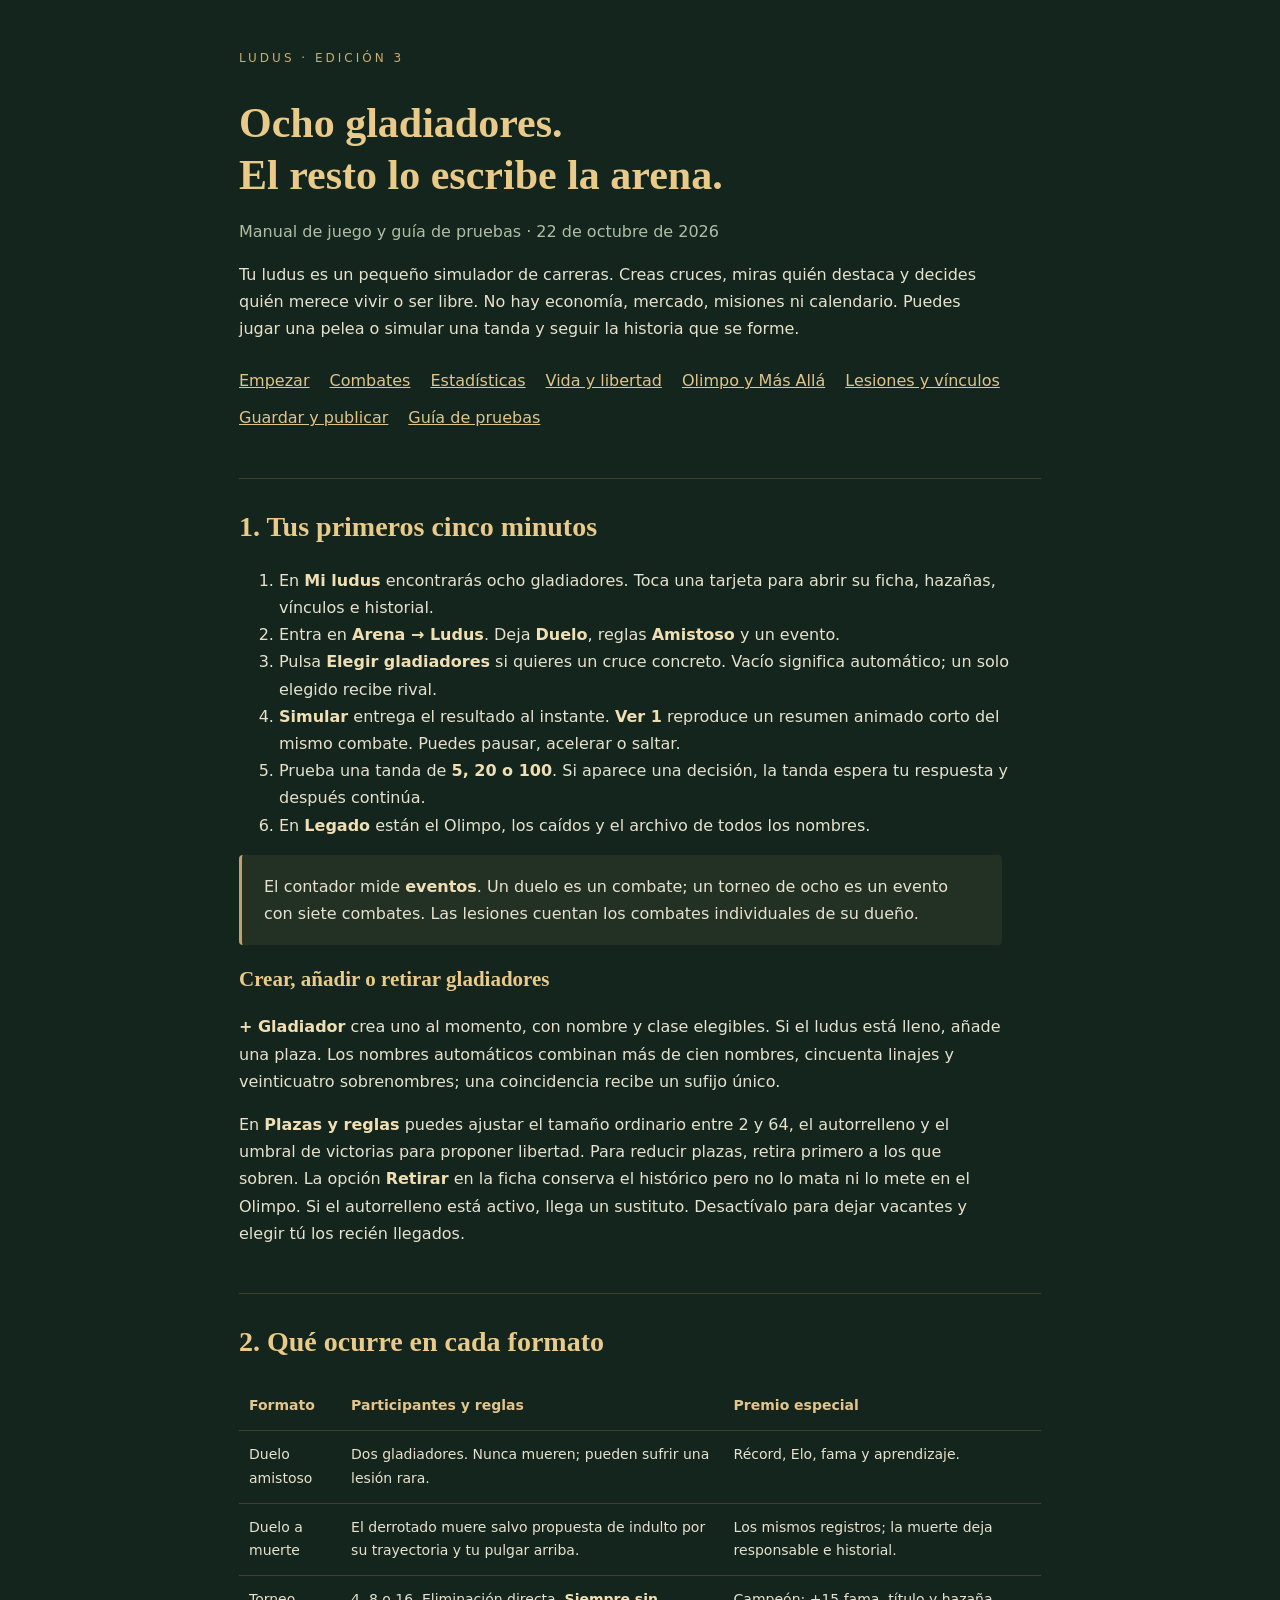
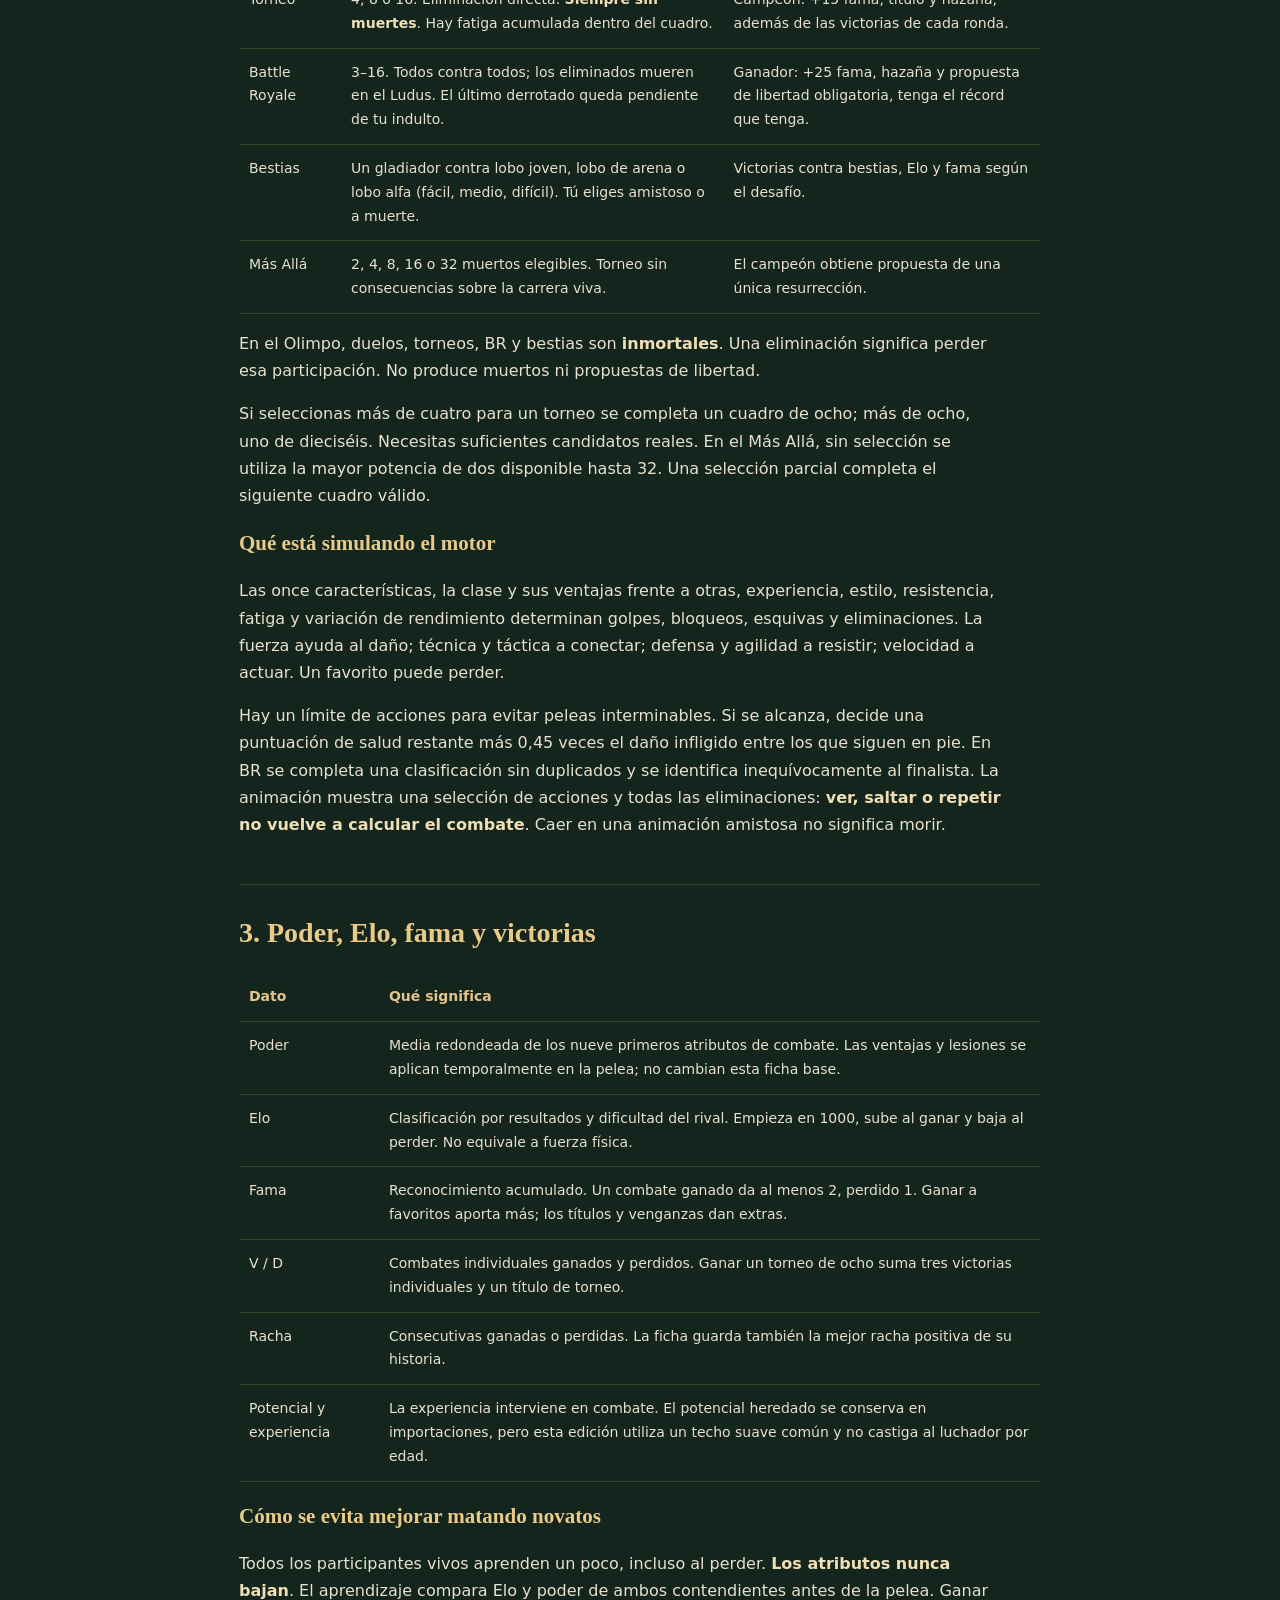
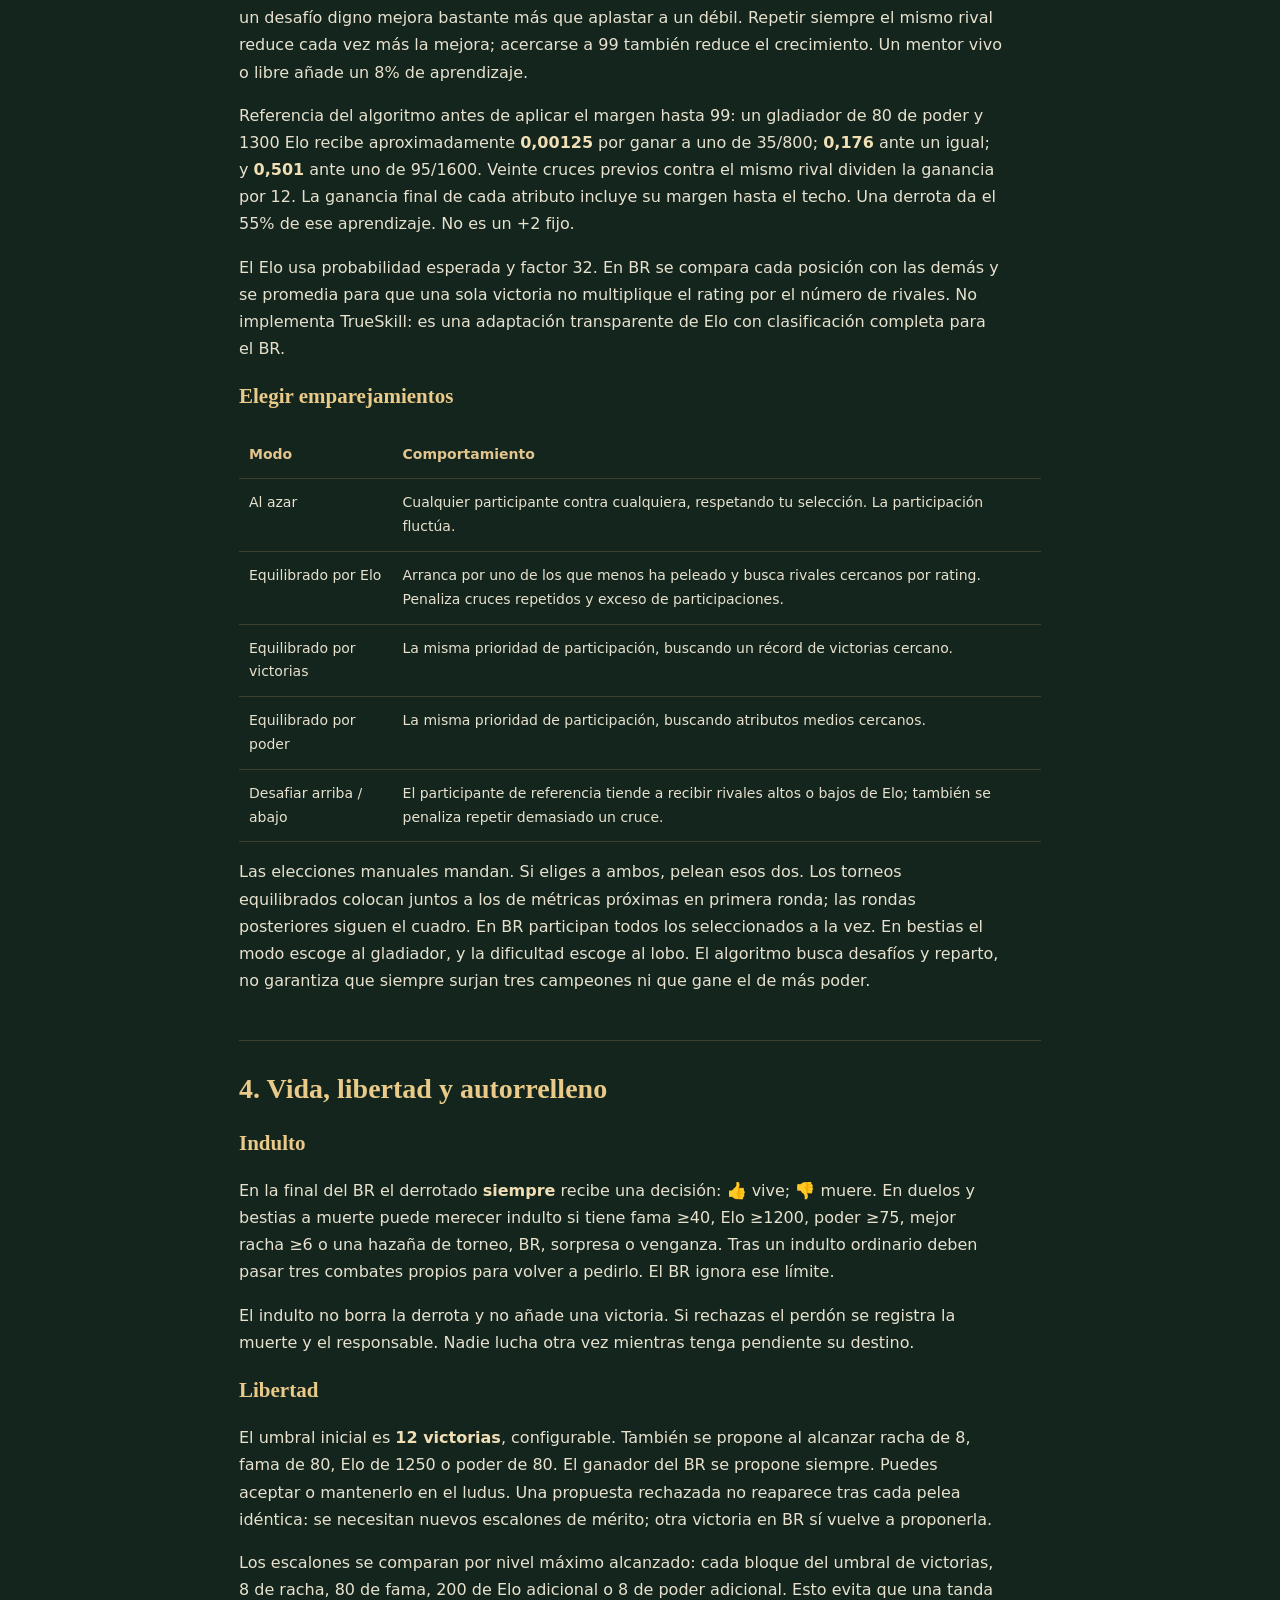
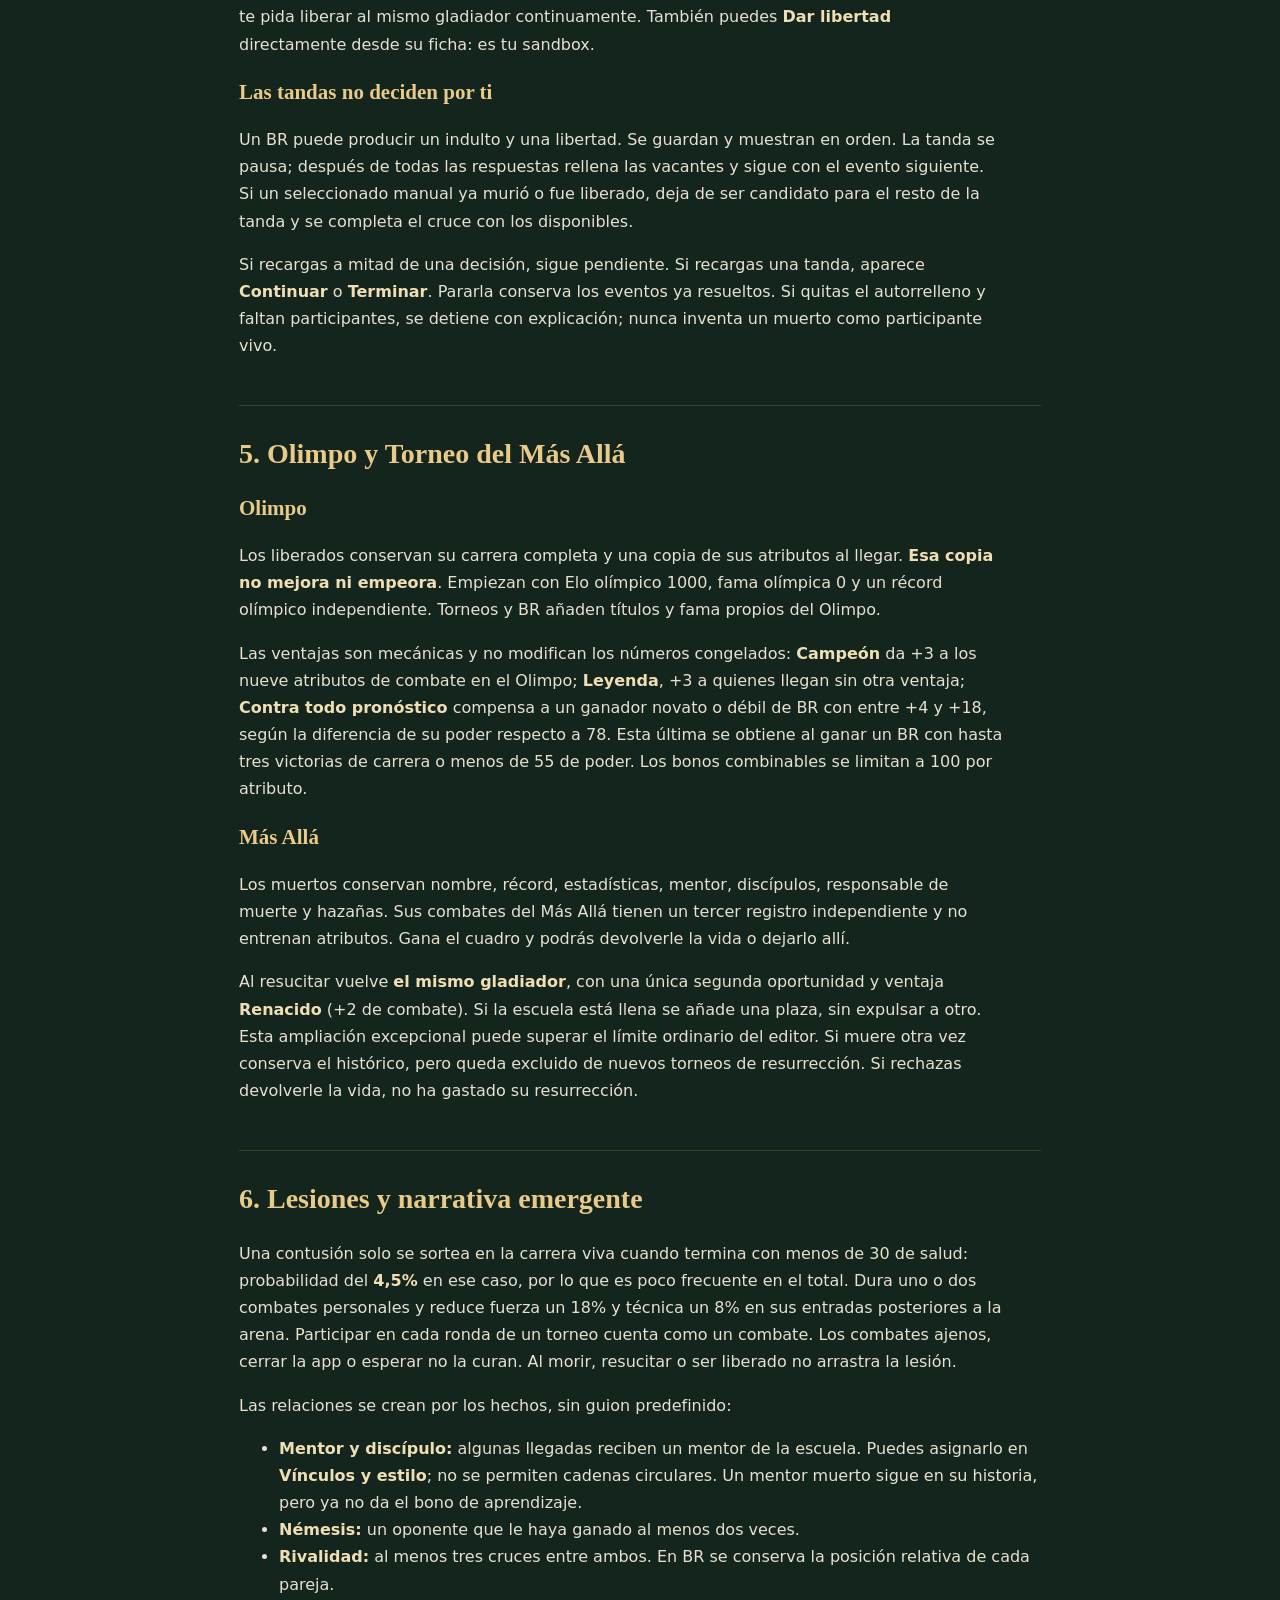
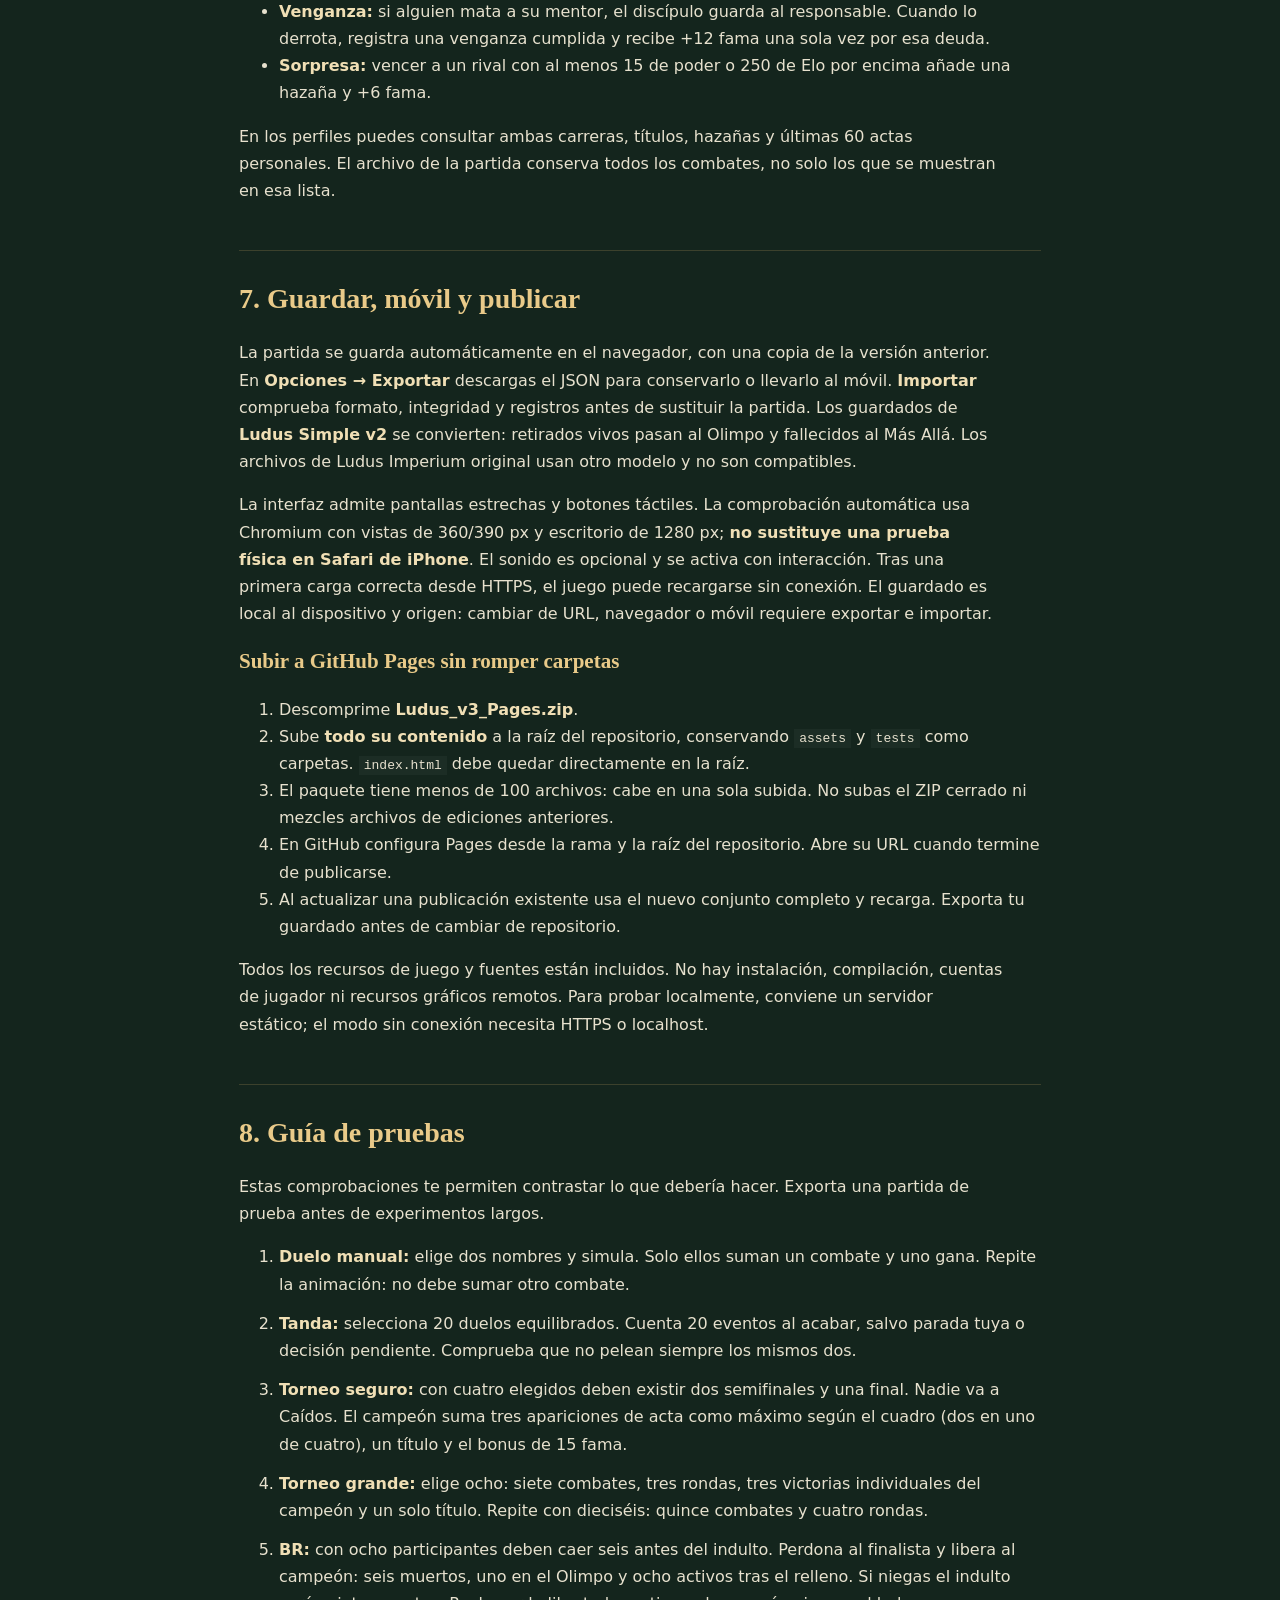
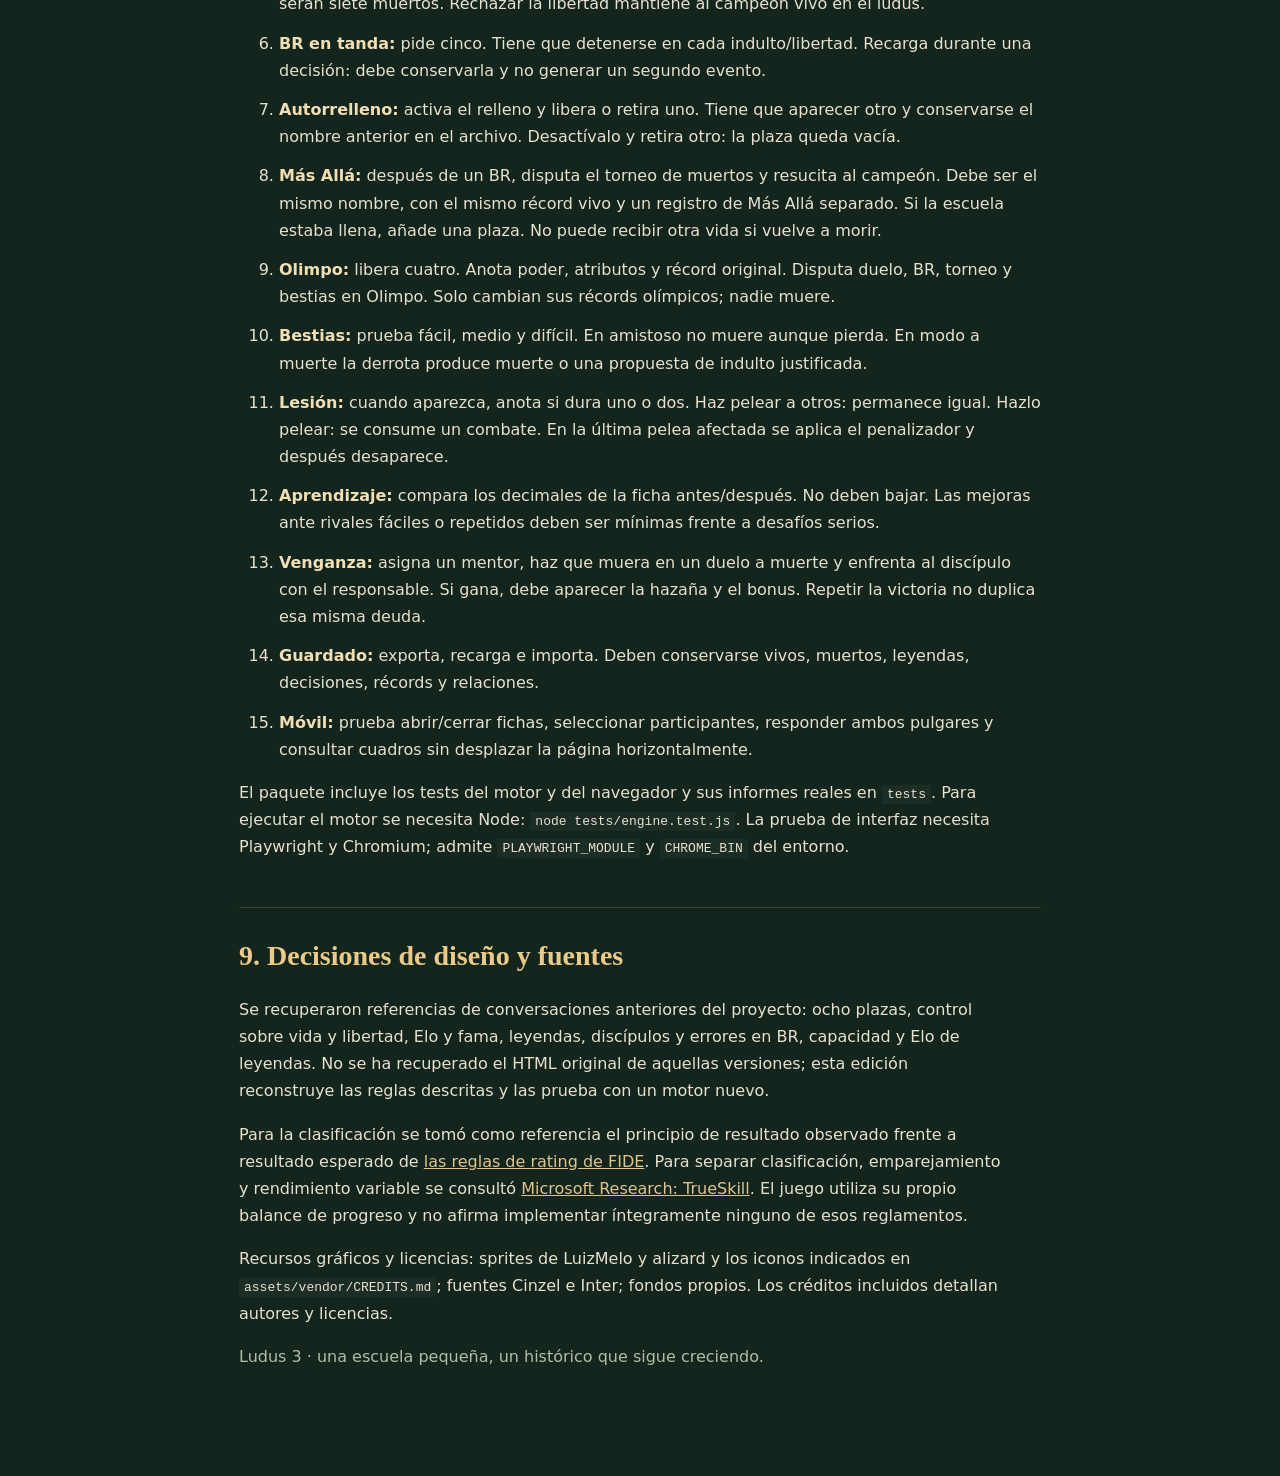
==== MANUAL.html @ 8f60c65a "Add files via upload" ====
<!doctype html><html lang="es"><meta charset="utf-8"><meta name="viewport" content="width=device-width,initial-scale=1"><title>Ludus 3 · Manual y guía de pruebas</title><style>html{color-scheme:dark}*{box-sizing:border-box}body{margin:0;background:#14251d;color:#e7e1ce;font:16px/1.7 system-ui,sans-serif}main{max-width:850px;margin:auto;padding:48px 24px 90px}h1,h2,h3{font-family:Georgia,serif;color:#e9ca89;line-height:1.25}h1{font-size:42px;margin-bottom:10px}h2{font-size:28px;margin-top:46px;border-top:1px solid #a88e5744;padding-top:30px}h3{font-size:21px}a{color:#dfc48c}p,li{max-width:75ch}table{width:100%;border-collapse:collapse;font-size:14px}td,th{padding:12px 10px;border-bottom:1px solid #a88e5744;text-align:left;vertical-align:top}th{color:#e2c48d}small,.muted{color:#b1bda6}nav{display:flex;flex-wrap:wrap;gap:10px 20px;margin:25px 0}.note{padding:18px 22px;background:#c3a76b16;border-left:3px solid #bca46e;border-radius:4px}code{font-size:13px;background:#ffffff09;padding:2px 5px}.tag{letter-spacing:3px;font-size:12px;color:#c7ad75}.check li{margin-bottom:12px}strong{color:#f0dfb5}@media(max-width:600px){main{padding:28px 18px 70px}h1{font-size:34px}table{font-size:12px}td,th{padding:10px 5px}h2{font-size:25px}}@media print{html{color-scheme:light}body{background:white;color:#222;font-size:11pt}h1,h2,h3,strong,th{color:#443b28}main{max-width:none;padding:0}nav{display:none}a{color:#444}h2{break-after:avoid}tr{break-inside:avoid}.note{background:#f6f3ec}}</style><main>
<div class="tag">LUDUS · EDICIÓN 3</div><h1>Ocho gladiadores.<br>El resto lo escribe la arena.</h1><p class="muted">Manual de juego y guía de pruebas · 22 de octubre de 2026</p>
<p>Tu ludus es un pequeño simulador de carreras. Creas cruces, miras quién destaca y decides quién merece vivir o ser libre. No hay economía, mercado, misiones ni calendario. Puedes jugar una pelea o simular una tanda y seguir la historia que se forme.</p>
<nav><a href="#inicio">Empezar</a><a href="#formatos">Combates</a><a href="#progreso">Estadísticas</a><a href="#decisiones">Vida y libertad</a><a href="#legado">Olimpo y Más Allá</a><a href="#vinculos">Lesiones y vínculos</a><a href="#guardar">Guardar y publicar</a><a href="#pruebas">Guía de pruebas</a></nav>
<h2 id="inicio">1. Tus primeros cinco minutos</h2><ol><li>En <strong>Mi ludus</strong> encontrarás ocho gladiadores. Toca una tarjeta para abrir su ficha, hazañas, vínculos e historial.</li><li>Entra en <strong>Arena → Ludus</strong>. Deja <strong>Duelo</strong>, reglas <strong>Amistoso</strong> y un evento.</li><li>Pulsa <strong>Elegir gladiadores</strong> si quieres un cruce concreto. Vacío significa automático; un solo elegido recibe rival.</li><li><strong>Simular</strong> entrega el resultado al instante. <strong>Ver 1</strong> reproduce un resumen animado corto del mismo combate. Puedes pausar, acelerar o saltar.</li><li>Prueba una tanda de <strong>5, 20 o 100</strong>. Si aparece una decisión, la tanda espera tu respuesta y después continúa.</li><li>En <strong>Legado</strong> están el Olimpo, los caídos y el archivo de todos los nombres.</li></ol>
<p class="note">El contador mide <strong>eventos</strong>. Un duelo es un combate; un torneo de ocho es un evento con siete combates. Las lesiones cuentan los combates individuales de su dueño.</p>
<h3>Crear, añadir o retirar gladiadores</h3><p><strong>+ Gladiador</strong> crea uno al momento, con nombre y clase elegibles. Si el ludus está lleno, añade una plaza. Los nombres automáticos combinan más de cien nombres, cincuenta linajes y veinticuatro sobrenombres; una coincidencia recibe un sufijo único.</p><p>En <strong>Plazas y reglas</strong> puedes ajustar el tamaño ordinario entre 2 y 64, el autorrelleno y el umbral de victorias para proponer libertad. Para reducir plazas, retira primero a los que sobren. La opción <strong>Retirar</strong> en la ficha conserva el histórico pero no lo mata ni lo mete en el Olimpo. Si el autorrelleno está activo, llega un sustituto. Desactívalo para dejar vacantes y elegir tú los recién llegados.</p>
<h2 id="formatos">2. Qué ocurre en cada formato</h2><table><thead><tr><th>Formato</th><th>Participantes y reglas</th><th>Premio especial</th></tr></thead><tbody><tr><td>Duelo amistoso</td><td>Dos gladiadores. Nunca mueren; pueden sufrir una lesión rara.</td><td>Récord, Elo, fama y aprendizaje.</td></tr><tr><td>Duelo a muerte</td><td>El derrotado muere salvo propuesta de indulto por su trayectoria y tu pulgar arriba.</td><td>Los mismos registros; la muerte deja responsable e historial.</td></tr><tr><td>Torneo</td><td>4, 8 o 16. Eliminación directa. <strong>Siempre sin muertes</strong>. Hay fatiga acumulada dentro del cuadro.</td><td>Campeón: +15 fama, título y hazaña, además de las victorias de cada ronda.</td></tr><tr><td>Battle Royale</td><td>3–16. Todos contra todos; los eliminados mueren en el Ludus. El último derrotado queda pendiente de tu indulto.</td><td>Ganador: +25 fama, hazaña y propuesta de libertad obligatoria, tenga el récord que tenga.</td></tr><tr><td>Bestias</td><td>Un gladiador contra lobo joven, lobo de arena o lobo alfa (fácil, medio, difícil). Tú eliges amistoso o a muerte.</td><td>Victorias contra bestias, Elo y fama según el desafío.</td></tr><tr><td>Más Allá</td><td>2, 4, 8, 16 o 32 muertos elegibles. Torneo sin consecuencias sobre la carrera viva.</td><td>El campeón obtiene propuesta de una única resurrección.</td></tr></tbody></table>
<p>En el Olimpo, duelos, torneos, BR y bestias son <strong>inmortales</strong>. Una eliminación significa perder esa participación. No produce muertos ni propuestas de libertad.</p><p>Si seleccionas más de cuatro para un torneo se completa un cuadro de ocho; más de ocho, uno de dieciséis. Necesitas suficientes candidatos reales. En el Más Allá, sin selección se utiliza la mayor potencia de dos disponible hasta 32. Una selección parcial completa el siguiente cuadro válido.</p>
<h3>Qué está simulando el motor</h3><p>Las once características, la clase y sus ventajas frente a otras, experiencia, estilo, resistencia, fatiga y variación de rendimiento determinan golpes, bloqueos, esquivas y eliminaciones. La fuerza ayuda al daño; técnica y táctica a conectar; defensa y agilidad a resistir; velocidad a actuar. Un favorito puede perder.</p><p>Hay un límite de acciones para evitar peleas interminables. Si se alcanza, decide una puntuación de salud restante más 0,45 veces el daño infligido entre los que siguen en pie. En BR se completa una clasificación sin duplicados y se identifica inequívocamente al finalista. La animación muestra una selección de acciones y todas las eliminaciones: <strong>ver, saltar o repetir no vuelve a calcular el combate</strong>. Caer en una animación amistosa no significa morir.</p>
<h2 id="progreso">3. Poder, Elo, fama y victorias</h2><table><thead><tr><th>Dato</th><th>Qué significa</th></tr></thead><tbody><tr><td>Poder</td><td>Media redondeada de los nueve primeros atributos de combate. Las ventajas y lesiones se aplican temporalmente en la pelea; no cambian esta ficha base.</td></tr><tr><td>Elo</td><td>Clasificación por resultados y dificultad del rival. Empieza en 1000, sube al ganar y baja al perder. No equivale a fuerza física.</td></tr><tr><td>Fama</td><td>Reconocimiento acumulado. Un combate ganado da al menos 2, perdido 1. Ganar a favoritos aporta más; los títulos y venganzas dan extras.</td></tr><tr><td>V / D</td><td>Combates individuales ganados y perdidos. Ganar un torneo de ocho suma tres victorias individuales y un título de torneo.</td></tr><tr><td>Racha</td><td>Consecutivas ganadas o perdidas. La ficha guarda también la mejor racha positiva de su historia.</td></tr><tr><td>Potencial y experiencia</td><td>La experiencia interviene en combate. El potencial heredado se conserva en importaciones, pero esta edición utiliza un techo suave común y no castiga al luchador por edad.</td></tr></tbody></table>
<h3>Cómo se evita mejorar matando novatos</h3><p>Todos los participantes vivos aprenden un poco, incluso al perder. <strong>Los atributos nunca bajan</strong>. El aprendizaje compara Elo y poder de ambos contendientes antes de la pelea. Ganar un desafío digno mejora bastante más que aplastar a un débil. Repetir siempre el mismo rival reduce cada vez más la mejora; acercarse a 99 también reduce el crecimiento. Un mentor vivo o libre añade un 8% de aprendizaje.</p><p>Referencia del algoritmo antes de aplicar el margen hasta 99: un gladiador de 80 de poder y 1300 Elo recibe aproximadamente <strong>0,00125</strong> por ganar a uno de 35/800; <strong>0,176</strong> ante un igual; y <strong>0,501</strong> ante uno de 95/1600. Veinte cruces previos contra el mismo rival dividen la ganancia por 12. La ganancia final de cada atributo incluye su margen hasta el techo. Una derrota da el 55% de ese aprendizaje. No es un +2 fijo.</p><p>El Elo usa probabilidad esperada y factor 32. En BR se compara cada posición con las demás y se promedia para que una sola victoria no multiplique el rating por el número de rivales. No implementa TrueSkill: es una adaptación transparente de Elo con clasificación completa para el BR.</p>
<h3>Elegir emparejamientos</h3><table><thead><tr><th>Modo</th><th>Comportamiento</th></tr></thead><tbody><tr><td>Al azar</td><td>Cualquier participante contra cualquiera, respetando tu selección. La participación fluctúa.</td></tr><tr><td>Equilibrado por Elo</td><td>Arranca por uno de los que menos ha peleado y busca rivales cercanos por rating. Penaliza cruces repetidos y exceso de participaciones.</td></tr><tr><td>Equilibrado por victorias</td><td>La misma prioridad de participación, buscando un récord de victorias cercano.</td></tr><tr><td>Equilibrado por poder</td><td>La misma prioridad de participación, buscando atributos medios cercanos.</td></tr><tr><td>Desafiar arriba / abajo</td><td>El participante de referencia tiende a recibir rivales altos o bajos de Elo; también se penaliza repetir demasiado un cruce.</td></tr></tbody></table><p>Las elecciones manuales mandan. Si eliges a ambos, pelean esos dos. Los torneos equilibrados colocan juntos a los de métricas próximas en primera ronda; las rondas posteriores siguen el cuadro. En BR participan todos los seleccionados a la vez. En bestias el modo escoge al gladiador, y la dificultad escoge al lobo. El algoritmo busca desafíos y reparto, no garantiza que siempre surjan tres campeones ni que gane el de más poder.</p>
<h2 id="decisiones">4. Vida, libertad y autorrelleno</h2><h3>Indulto</h3><p>En la final del BR el derrotado <strong>siempre</strong> recibe una decisión: 👍 vive; 👎 muere. En duelos y bestias a muerte puede merecer indulto si tiene fama ≥40, Elo ≥1200, poder ≥75, mejor racha ≥6 o una hazaña de torneo, BR, sorpresa o venganza. Tras un indulto ordinario deben pasar tres combates propios para volver a pedirlo. El BR ignora ese límite.</p><p>El indulto no borra la derrota y no añade una victoria. Si rechazas el perdón se registra la muerte y el responsable. Nadie lucha otra vez mientras tenga pendiente su destino.</p><h3>Libertad</h3><p>El umbral inicial es <strong>12 victorias</strong>, configurable. También se propone al alcanzar racha de 8, fama de 80, Elo de 1250 o poder de 80. El ganador del BR se propone siempre. Puedes aceptar o mantenerlo en el ludus. Una propuesta rechazada no reaparece tras cada pelea idéntica: se necesitan nuevos escalones de mérito; otra victoria en BR sí vuelve a proponerla.</p><p>Los escalones se comparan por nivel máximo alcanzado: cada bloque del umbral de victorias, 8 de racha, 80 de fama, 200 de Elo adicional o 8 de poder adicional. Esto evita que una tanda te pida liberar al mismo gladiador continuamente. También puedes <strong>Dar libertad</strong> directamente desde su ficha: es tu sandbox.</p><h3>Las tandas no deciden por ti</h3><p>Un BR puede producir un indulto y una libertad. Se guardan y muestran en orden. La tanda se pausa; después de todas las respuestas rellena las vacantes y sigue con el evento siguiente. Si un seleccionado manual ya murió o fue liberado, deja de ser candidato para el resto de la tanda y se completa el cruce con los disponibles.</p><p>Si recargas a mitad de una decisión, sigue pendiente. Si recargas una tanda, aparece <strong>Continuar</strong> o <strong>Terminar</strong>. Pararla conserva los eventos ya resueltos. Si quitas el autorrelleno y faltan participantes, se detiene con explicación; nunca inventa un muerto como participante vivo.</p>
<h2 id="legado">5. Olimpo y Torneo del Más Allá</h2><h3>Olimpo</h3><p>Los liberados conservan su carrera completa y una copia de sus atributos al llegar. <strong>Esa copia no mejora ni empeora</strong>. Empiezan con Elo olímpico 1000, fama olímpica 0 y un récord olímpico independiente. Torneos y BR añaden títulos y fama propios del Olimpo.</p><p>Las ventajas son mecánicas y no modifican los números congelados: <strong>Campeón</strong> da +3 a los nueve atributos de combate en el Olimpo; <strong>Leyenda</strong>, +3 a quienes llegan sin otra ventaja; <strong>Contra todo pronóstico</strong> compensa a un ganador novato o débil de BR con entre +4 y +18, según la diferencia de su poder respecto a 78. Esta última se obtiene al ganar un BR con hasta tres victorias de carrera o menos de 55 de poder. Los bonos combinables se limitan a 100 por atributo.</p><h3>Más Allá</h3><p>Los muertos conservan nombre, récord, estadísticas, mentor, discípulos, responsable de muerte y hazañas. Sus combates del Más Allá tienen un tercer registro independiente y no entrenan atributos. Gana el cuadro y podrás devolverle la vida o dejarlo allí.</p><p>Al resucitar vuelve <strong>el mismo gladiador</strong>, con una única segunda oportunidad y ventaja <strong>Renacido</strong> (+2 de combate). Si la escuela está llena se añade una plaza, sin expulsar a otro. Esta ampliación excepcional puede superar el límite ordinario del editor. Si muere otra vez conserva el histórico, pero queda excluido de nuevos torneos de resurrección. Si rechazas devolverle la vida, no ha gastado su resurrección.</p>
<h2 id="vinculos">6. Lesiones y narrativa emergente</h2><p>Una contusión solo se sortea en la carrera viva cuando termina con menos de 30 de salud: probabilidad del <strong>4,5%</strong> en ese caso, por lo que es poco frecuente en el total. Dura uno o dos combates personales y reduce fuerza un 18% y técnica un 8% en sus entradas posteriores a la arena. Participar en cada ronda de un torneo cuenta como un combate. Los combates ajenos, cerrar la app o esperar no la curan. Al morir, resucitar o ser liberado no arrastra la lesión.</p><p>Las relaciones se crean por los hechos, sin guion predefinido:</p><ul><li><strong>Mentor y discípulo:</strong> algunas llegadas reciben un mentor de la escuela. Puedes asignarlo en <strong>Vínculos y estilo</strong>; no se permiten cadenas circulares. Un mentor muerto sigue en su historia, pero ya no da el bono de aprendizaje.</li><li><strong>Némesis:</strong> un oponente que le haya ganado al menos dos veces.</li><li><strong>Rivalidad:</strong> al menos tres cruces entre ambos. En BR se conserva la posición relativa de cada pareja.</li><li><strong>Venganza:</strong> si alguien mata a su mentor, el discípulo guarda al responsable. Cuando lo derrota, registra una venganza cumplida y recibe +12 fama una sola vez por esa deuda.</li><li><strong>Sorpresa:</strong> vencer a un rival con al menos 15 de poder o 250 de Elo por encima añade una hazaña y +6 fama.</li></ul><p>En los perfiles puedes consultar ambas carreras, títulos, hazañas y últimas 60 actas personales. El archivo de la partida conserva todos los combates, no solo los que se muestran en esa lista.</p>
<h2 id="guardar">7. Guardar, móvil y publicar</h2><p>La partida se guarda automáticamente en el navegador, con una copia de la versión anterior. En <strong>Opciones → Exportar</strong> descargas el JSON para conservarlo o llevarlo al móvil. <strong>Importar</strong> comprueba formato, integridad y registros antes de sustituir la partida. Los guardados de <strong>Ludus Simple v2</strong> se convierten: retirados vivos pasan al Olimpo y fallecidos al Más Allá. Los archivos de Ludus Imperium original usan otro modelo y no son compatibles.</p><p>La interfaz admite pantallas estrechas y botones táctiles. La comprobación automática usa Chromium con vistas de 360/390 px y escritorio de 1280 px; <strong>no sustituye una prueba física en Safari de iPhone</strong>. El sonido es opcional y se activa con interacción. Tras una primera carga correcta desde HTTPS, el juego puede recargarse sin conexión. El guardado es local al dispositivo y origen: cambiar de URL, navegador o móvil requiere exportar e importar.</p><h3>Subir a GitHub Pages sin romper carpetas</h3><ol><li>Descomprime <strong>Ludus_v3_Pages.zip</strong>.</li><li>Sube <strong>todo su contenido</strong> a la raíz del repositorio, conservando <code>assets</code> y <code>tests</code> como carpetas. <code>index.html</code> debe quedar directamente en la raíz.</li><li>El paquete tiene menos de 100 archivos: cabe en una sola subida. No subas el ZIP cerrado ni mezcles archivos de ediciones anteriores.</li><li>En GitHub configura Pages desde la rama y la raíz del repositorio. Abre su URL cuando termine de publicarse.</li><li>Al actualizar una publicación existente usa el nuevo conjunto completo y recarga. Exporta tu guardado antes de cambiar de repositorio.</li></ol><p>Todos los recursos de juego y fuentes están incluidos. No hay instalación, compilación, cuentas de jugador ni recursos gráficos remotos. Para probar localmente, conviene un servidor estático; el modo sin conexión necesita HTTPS o localhost.</p>
<h2 id="pruebas">8. Guía de pruebas</h2><p>Estas comprobaciones te permiten contrastar lo que debería hacer. Exporta una partida de prueba antes de experimentos largos.</p><ol class="check"><li><strong>Duelo manual:</strong> elige dos nombres y simula. Solo ellos suman un combate y uno gana. Repite la animación: no debe sumar otro combate.</li><li><strong>Tanda:</strong> selecciona 20 duelos equilibrados. Cuenta 20 eventos al acabar, salvo parada tuya o decisión pendiente. Comprueba que no pelean siempre los mismos dos.</li><li><strong>Torneo seguro:</strong> con cuatro elegidos deben existir dos semifinales y una final. Nadie va a Caídos. El campeón suma tres apariciones de acta como máximo según el cuadro (dos en uno de cuatro), un título y el bonus de 15 fama.</li><li><strong>Torneo grande:</strong> elige ocho: siete combates, tres rondas, tres victorias individuales del campeón y un solo título. Repite con dieciséis: quince combates y cuatro rondas.</li><li><strong>BR:</strong> con ocho participantes deben caer seis antes del indulto. Perdona al finalista y libera al campeón: seis muertos, uno en el Olimpo y ocho activos tras el relleno. Si niegas el indulto serán siete muertos. Rechazar la libertad mantiene al campeón vivo en el ludus.</li><li><strong>BR en tanda:</strong> pide cinco. Tiene que detenerse en cada indulto/libertad. Recarga durante una decisión: debe conservarla y no generar un segundo evento.</li><li><strong>Autorrelleno:</strong> activa el relleno y libera o retira uno. Tiene que aparecer otro y conservarse el nombre anterior en el archivo. Desactívalo y retira otro: la plaza queda vacía.</li><li><strong>Más Allá:</strong> después de un BR, disputa el torneo de muertos y resucita al campeón. Debe ser el mismo nombre, con el mismo récord vivo y un registro de Más Allá separado. Si la escuela estaba llena, añade una plaza. No puede recibir otra vida si vuelve a morir.</li><li><strong>Olimpo:</strong> libera cuatro. Anota poder, atributos y récord original. Disputa duelo, BR, torneo y bestias en Olimpo. Solo cambian sus récords olímpicos; nadie muere.</li><li><strong>Bestias:</strong> prueba fácil, medio y difícil. En amistoso no muere aunque pierda. En modo a muerte la derrota produce muerte o una propuesta de indulto justificada.</li><li><strong>Lesión:</strong> cuando aparezca, anota si dura uno o dos. Haz pelear a otros: permanece igual. Hazlo pelear: se consume un combate. En la última pelea afectada se aplica el penalizador y después desaparece.</li><li><strong>Aprendizaje:</strong> compara los decimales de la ficha antes/después. No deben bajar. Las mejoras ante rivales fáciles o repetidos deben ser mínimas frente a desafíos serios.</li><li><strong>Venganza:</strong> asigna un mentor, haz que muera en un duelo a muerte y enfrenta al discípulo con el responsable. Si gana, debe aparecer la hazaña y el bonus. Repetir la victoria no duplica esa misma deuda.</li><li><strong>Guardado:</strong> exporta, recarga e importa. Deben conservarse vivos, muertos, leyendas, decisiones, récords y relaciones.</li><li><strong>Móvil:</strong> prueba abrir/cerrar fichas, seleccionar participantes, responder ambos pulgares y consultar cuadros sin desplazar la página horizontalmente.</li></ol>
<p>El paquete incluye los tests del motor y del navegador y sus informes reales en <code>tests</code>. Para ejecutar el motor se necesita Node: <code>node tests/engine.test.js</code>. La prueba de interfaz necesita Playwright y Chromium; admite <code>PLAYWRIGHT_MODULE</code> y <code>CHROME_BIN</code> del entorno.</p>
<h2>9. Decisiones de diseño y fuentes</h2><p>Se recuperaron referencias de conversaciones anteriores del proyecto: ocho plazas, control sobre vida y libertad, Elo y fama, leyendas, discípulos y errores en BR, capacidad y Elo de leyendas. No se ha recuperado el HTML original de aquellas versiones; esta edición reconstruye las reglas descritas y las prueba con un motor nuevo.</p><p>Para la clasificación se tomó como referencia el principio de resultado observado frente a resultado esperado de <a href="https://handbook.fide.com/chapter/B022024">las reglas de rating de FIDE</a>. Para separar clasificación, emparejamiento y rendimiento variable se consultó <a href="https://www.microsoft.com/en-us/research/project/trueskill-ranking-system/">Microsoft Research: TrueSkill</a>. El juego utiliza su propio balance de progreso y no afirma implementar íntegramente ninguno de esos reglamentos.</p><p>Recursos gráficos y licencias: sprites de LuizMelo y alizard y los iconos indicados en <code>assets/vendor/CREDITS.md</code>; fuentes Cinzel e Inter; fondos propios. Los créditos incluidos detallan autores y licencias.</p><p class="muted">Ludus 3 · una escuela pequeña, un histórico que sigue creciendo.</p></main></html>
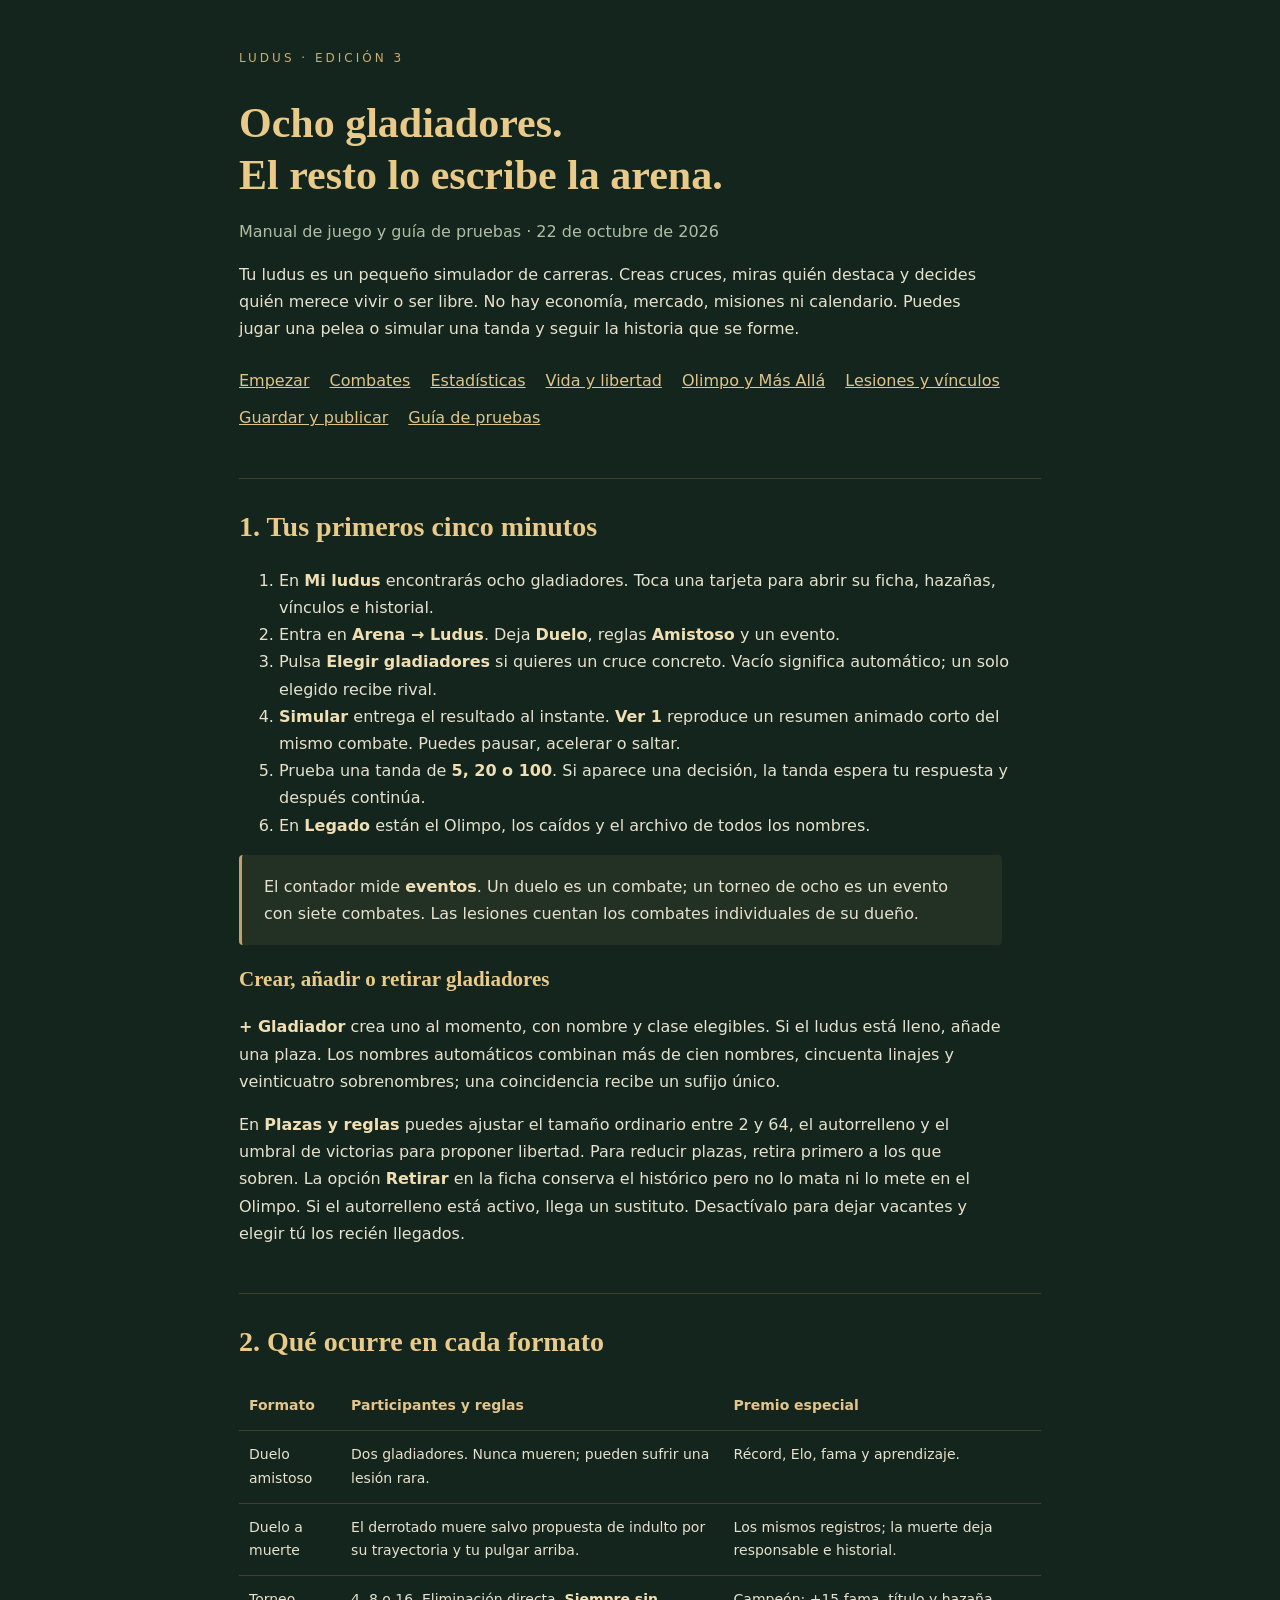
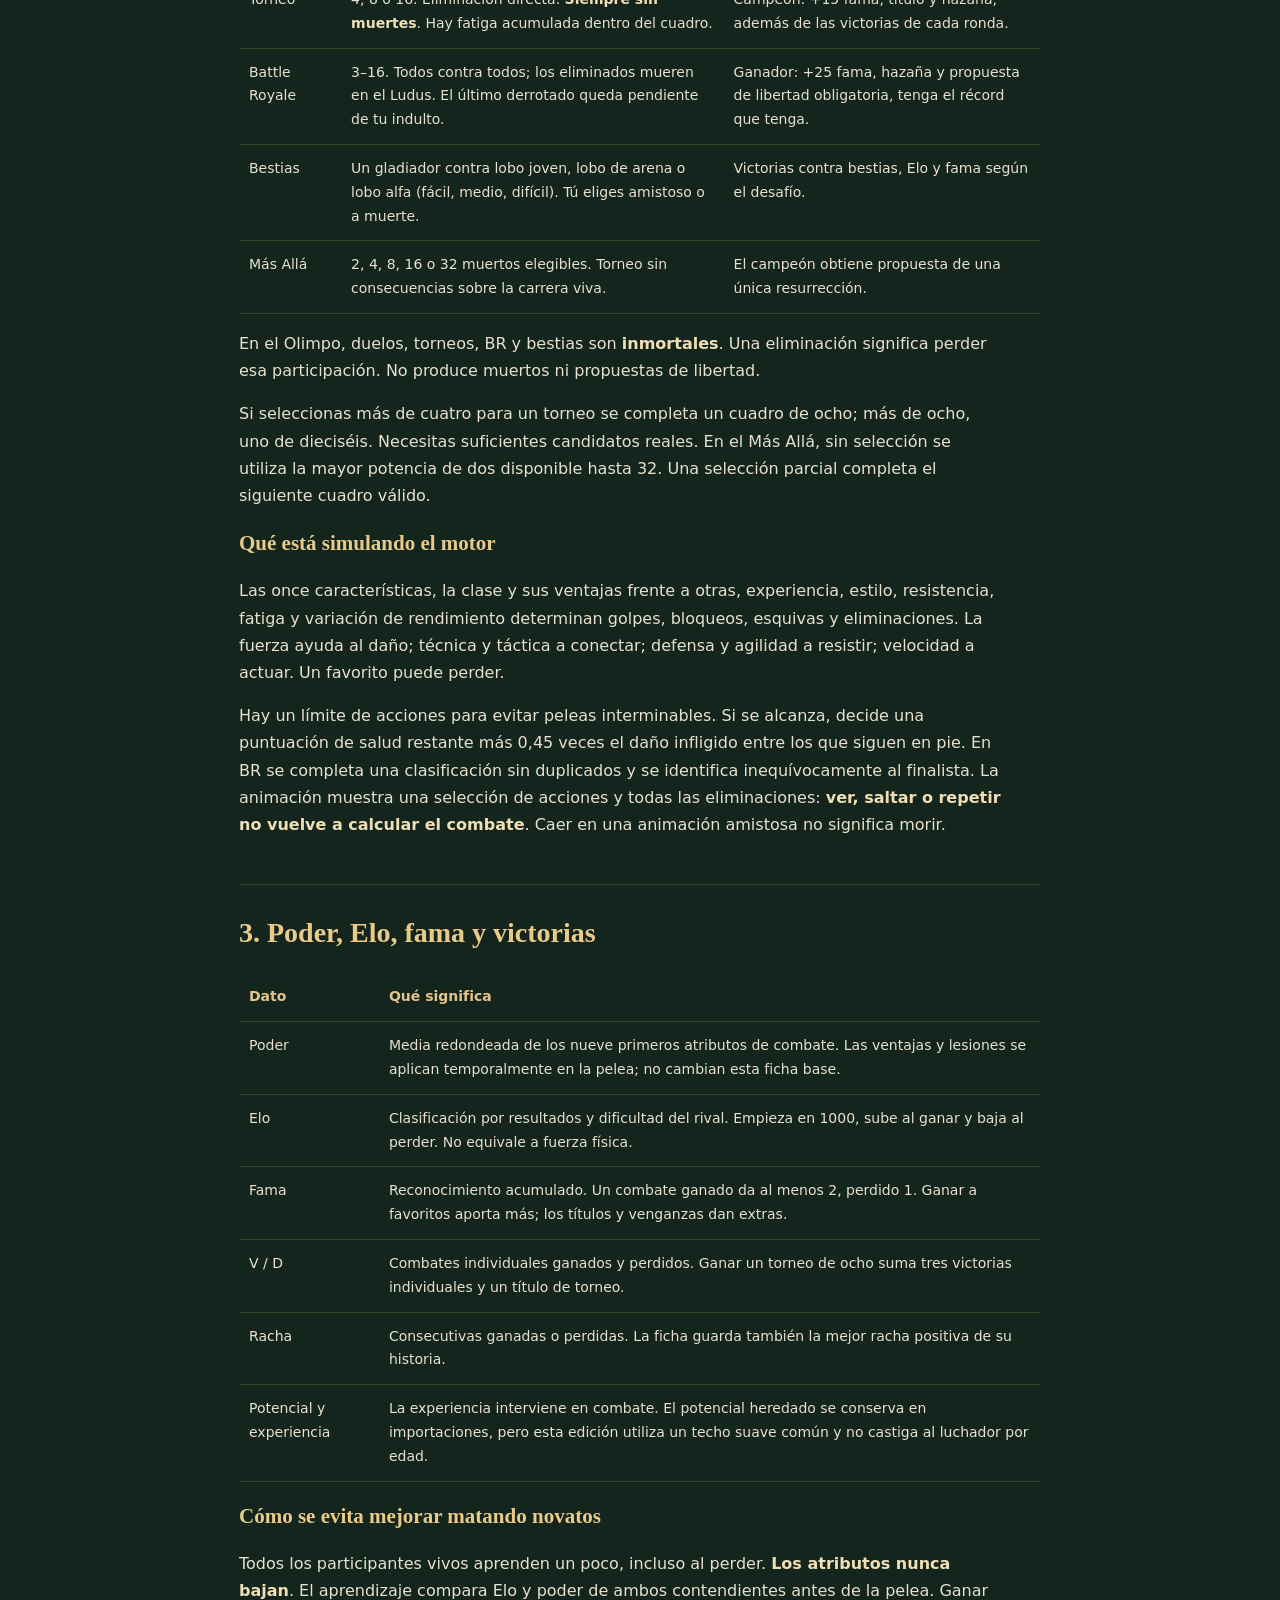
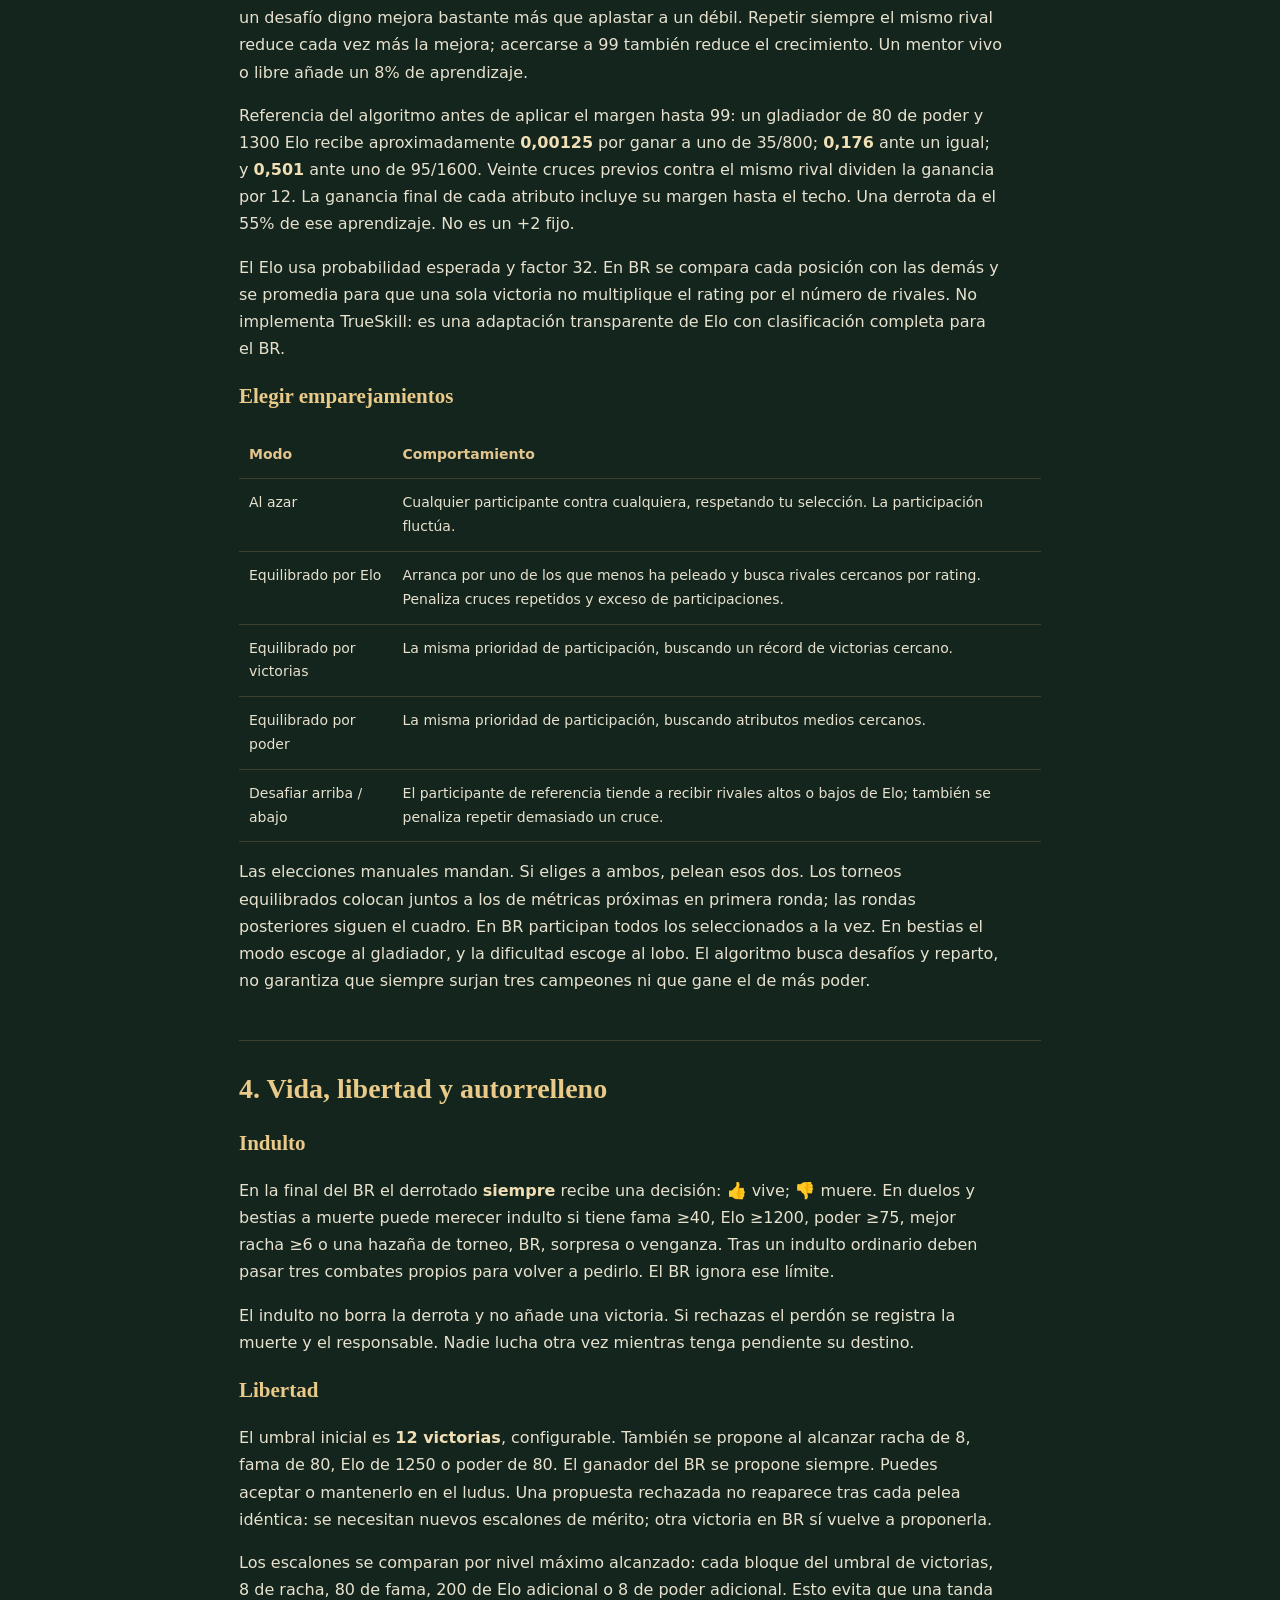
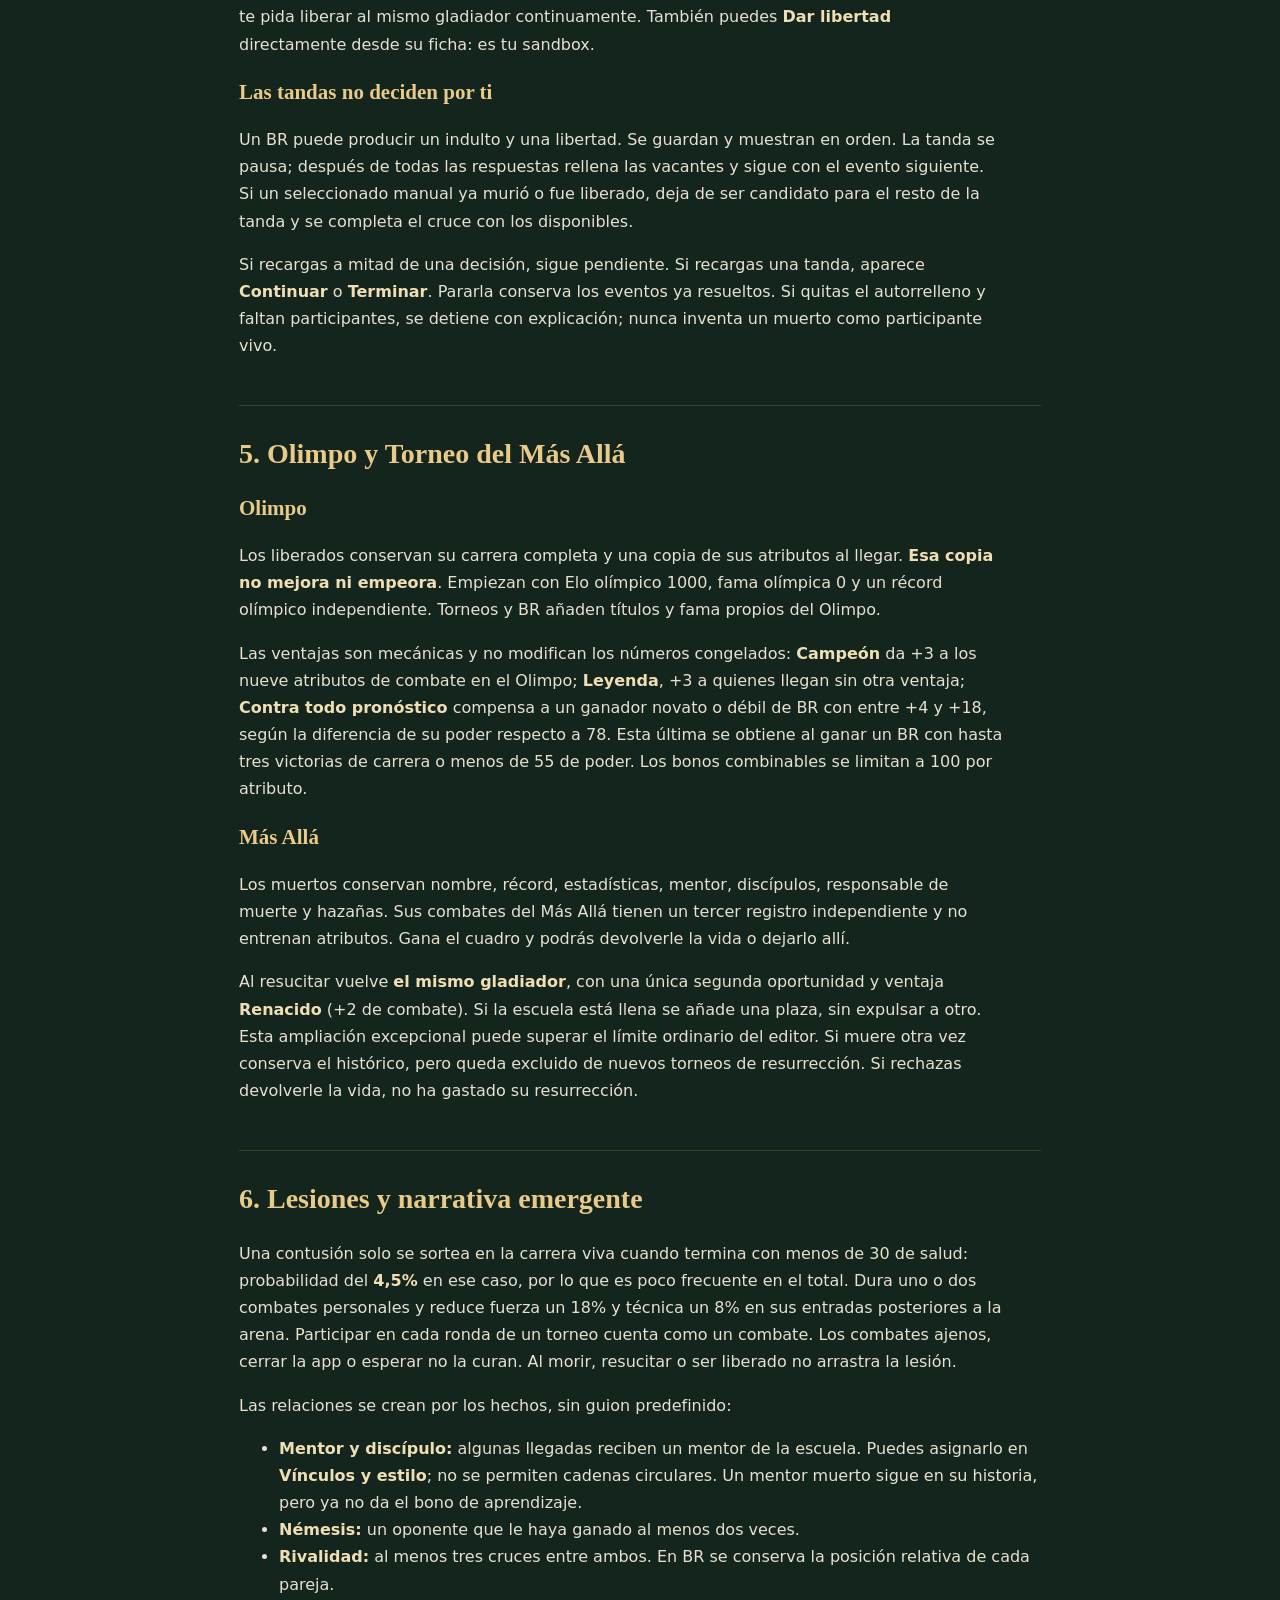
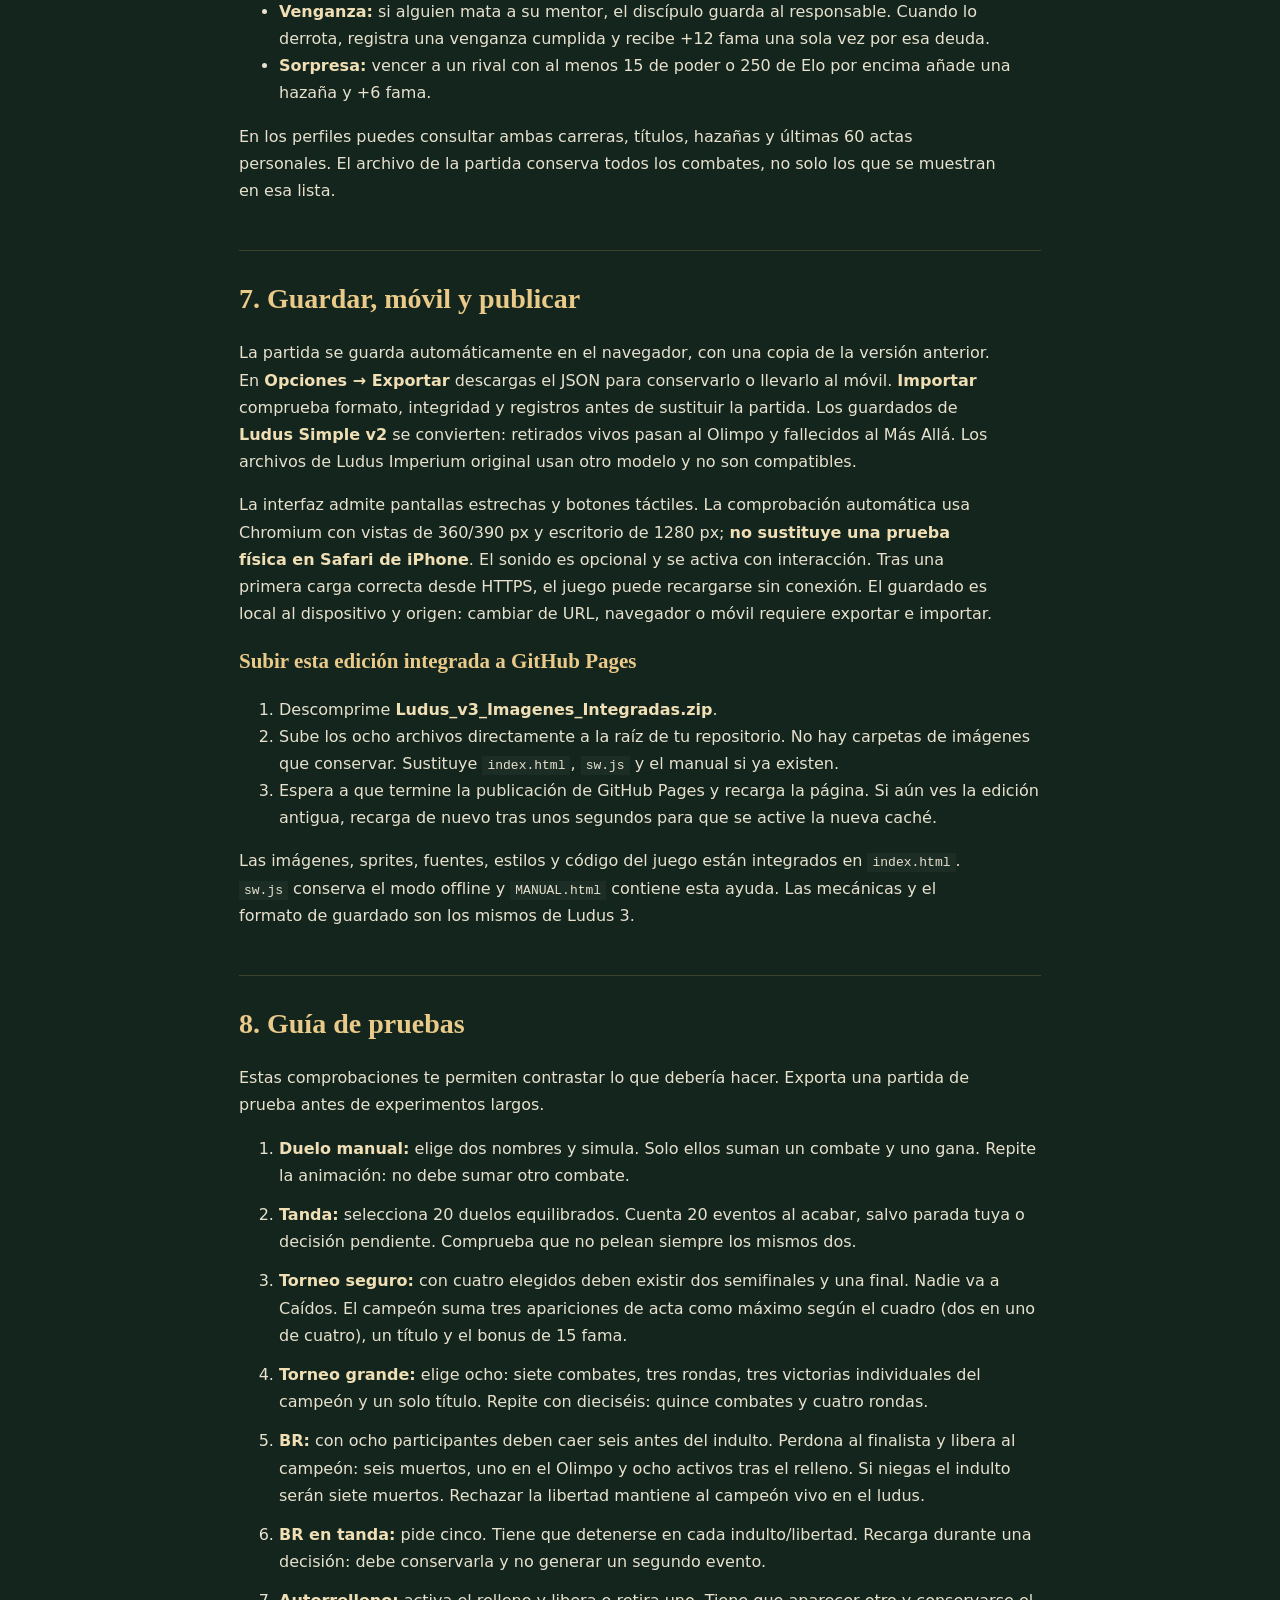
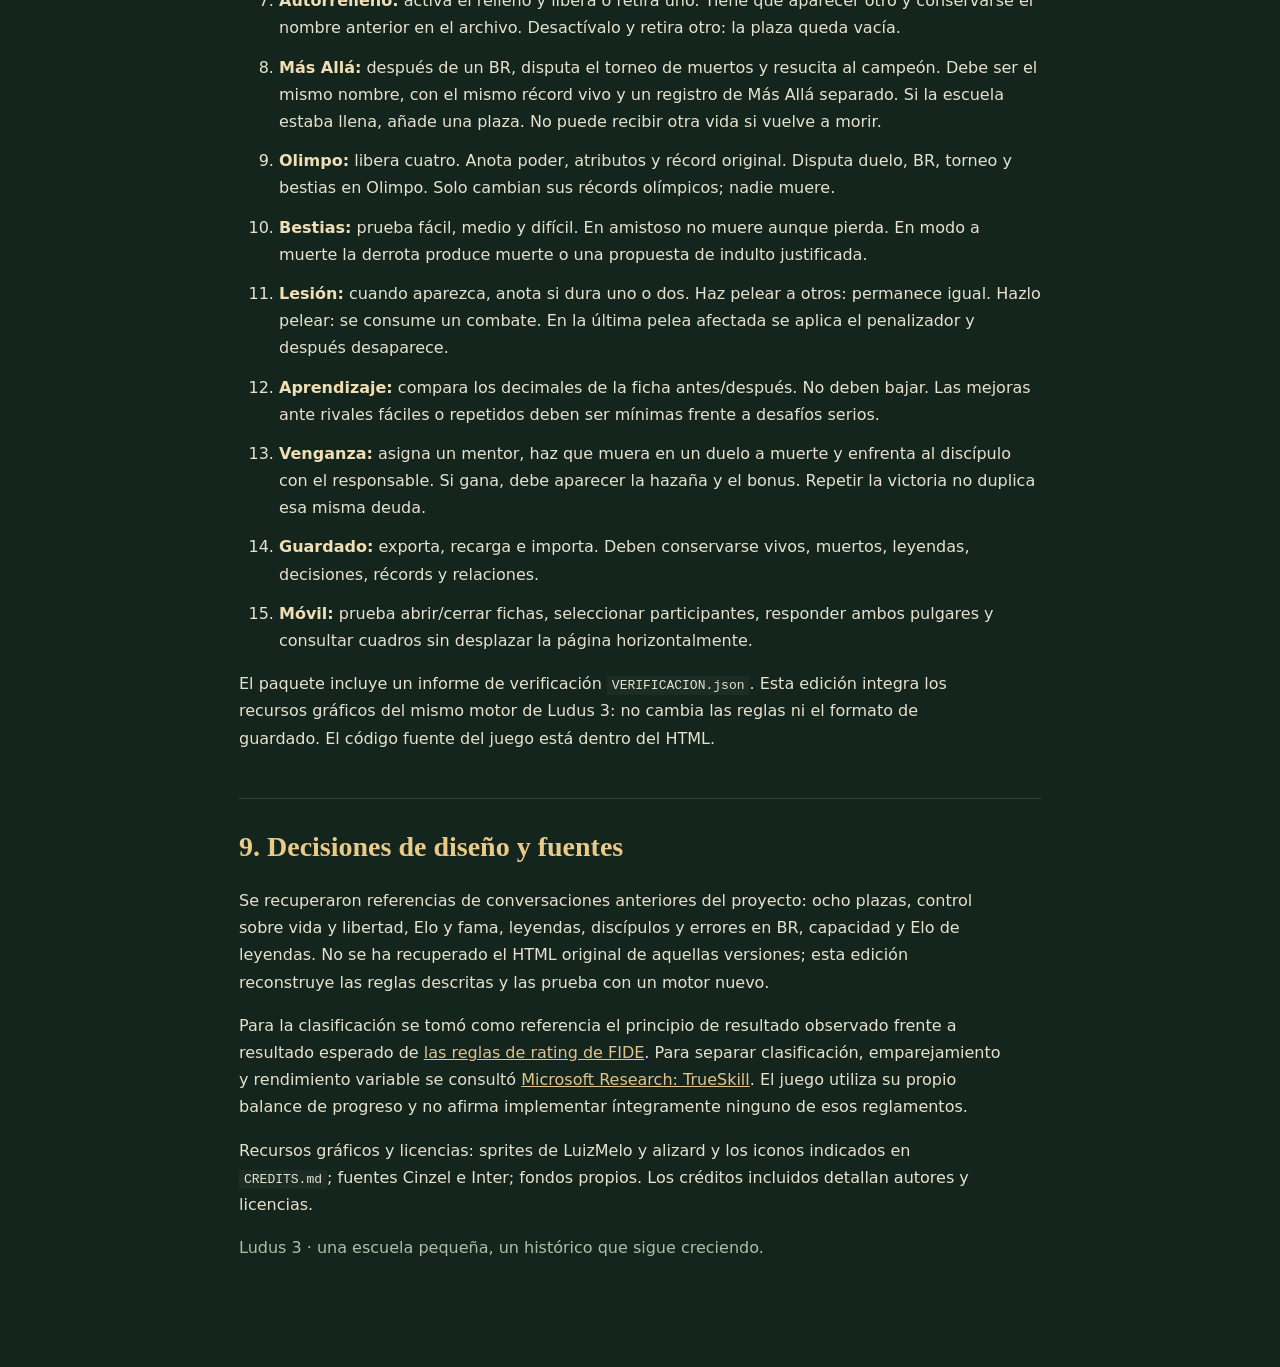
==== commit c58cf023: "Add files via upload" ====
--- a/MANUAL.html
+++ b/MANUAL.html
@@ -14,7 +14,5 @@
 <h2 id="decisiones">4. Vida, libertad y autorrelleno</h2><h3>Indulto</h3><p>En la final del BR el derrotado <strong>siempre</strong> recibe una decisión: 👍 vive; 👎 muere. En duelos y bestias a muerte puede merecer indulto si tiene fama ≥40, Elo ≥1200, poder ≥75, mejor racha ≥6 o una hazaña de torneo, BR, sorpresa o venganza. Tras un indulto ordinario deben pasar tres combates propios para volver a pedirlo. El BR ignora ese límite.</p><p>El indulto no borra la derrota y no añade una victoria. Si rechazas el perdón se registra la muerte y el responsable. Nadie lucha otra vez mientras tenga pendiente su destino.</p><h3>Libertad</h3><p>El umbral inicial es <strong>12 victorias</strong>, configurable. También se propone al alcanzar racha de 8, fama de 80, Elo de 1250 o poder de 80. El ganador del BR se propone siempre. Puedes aceptar o mantenerlo en el ludus. Una propuesta rechazada no reaparece tras cada pelea idéntica: se necesitan nuevos escalones de mérito; otra victoria en BR sí vuelve a proponerla.</p><p>Los escalones se comparan por nivel máximo alcanzado: cada bloque del umbral de victorias, 8 de racha, 80 de fama, 200 de Elo adicional o 8 de poder adicional. Esto evita que una tanda te pida liberar al mismo gladiador continuamente. También puedes <strong>Dar libertad</strong> directamente desde su ficha: es tu sandbox.</p><h3>Las tandas no deciden por ti</h3><p>Un BR puede producir un indulto y una libertad. Se guardan y muestran en orden. La tanda se pausa; después de todas las respuestas rellena las vacantes y sigue con el evento siguiente. Si un seleccionado manual ya murió o fue liberado, deja de ser candidato para el resto de la tanda y se completa el cruce con los disponibles.</p><p>Si recargas a mitad de una decisión, sigue pendiente. Si recargas una tanda, aparece <strong>Continuar</strong> o <strong>Terminar</strong>. Pararla conserva los eventos ya resueltos. Si quitas el autorrelleno y faltan participantes, se detiene con explicación; nunca inventa un muerto como participante vivo.</p>
 <h2 id="legado">5. Olimpo y Torneo del Más Allá</h2><h3>Olimpo</h3><p>Los liberados conservan su carrera completa y una copia de sus atributos al llegar. <strong>Esa copia no mejora ni empeora</strong>. Empiezan con Elo olímpico 1000, fama olímpica 0 y un récord olímpico independiente. Torneos y BR añaden títulos y fama propios del Olimpo.</p><p>Las ventajas son mecánicas y no modifican los números congelados: <strong>Campeón</strong> da +3 a los nueve atributos de combate en el Olimpo; <strong>Leyenda</strong>, +3 a quienes llegan sin otra ventaja; <strong>Contra todo pronóstico</strong> compensa a un ganador novato o débil de BR con entre +4 y +18, según la diferencia de su poder respecto a 78. Esta última se obtiene al ganar un BR con hasta tres victorias de carrera o menos de 55 de poder. Los bonos combinables se limitan a 100 por atributo.</p><h3>Más Allá</h3><p>Los muertos conservan nombre, récord, estadísticas, mentor, discípulos, responsable de muerte y hazañas. Sus combates del Más Allá tienen un tercer registro independiente y no entrenan atributos. Gana el cuadro y podrás devolverle la vida o dejarlo allí.</p><p>Al resucitar vuelve <strong>el mismo gladiador</strong>, con una única segunda oportunidad y ventaja <strong>Renacido</strong> (+2 de combate). Si la escuela está llena se añade una plaza, sin expulsar a otro. Esta ampliación excepcional puede superar el límite ordinario del editor. Si muere otra vez conserva el histórico, pero queda excluido de nuevos torneos de resurrección. Si rechazas devolverle la vida, no ha gastado su resurrección.</p>
 <h2 id="vinculos">6. Lesiones y narrativa emergente</h2><p>Una contusión solo se sortea en la carrera viva cuando termina con menos de 30 de salud: probabilidad del <strong>4,5%</strong> en ese caso, por lo que es poco frecuente en el total. Dura uno o dos combates personales y reduce fuerza un 18% y técnica un 8% en sus entradas posteriores a la arena. Participar en cada ronda de un torneo cuenta como un combate. Los combates ajenos, cerrar la app o esperar no la curan. Al morir, resucitar o ser liberado no arrastra la lesión.</p><p>Las relaciones se crean por los hechos, sin guion predefinido:</p><ul><li><strong>Mentor y discípulo:</strong> algunas llegadas reciben un mentor de la escuela. Puedes asignarlo en <strong>Vínculos y estilo</strong>; no se permiten cadenas circulares. Un mentor muerto sigue en su historia, pero ya no da el bono de aprendizaje.</li><li><strong>Némesis:</strong> un oponente que le haya ganado al menos dos veces.</li><li><strong>Rivalidad:</strong> al menos tres cruces entre ambos. En BR se conserva la posición relativa de cada pareja.</li><li><strong>Venganza:</strong> si alguien mata a su mentor, el discípulo guarda al responsable. Cuando lo derrota, registra una venganza cumplida y recibe +12 fama una sola vez por esa deuda.</li><li><strong>Sorpresa:</strong> vencer a un rival con al menos 15 de poder o 250 de Elo por encima añade una hazaña y +6 fama.</li></ul><p>En los perfiles puedes consultar ambas carreras, títulos, hazañas y últimas 60 actas personales. El archivo de la partida conserva todos los combates, no solo los que se muestran en esa lista.</p>
-<h2 id="guardar">7. Guardar, móvil y publicar</h2><p>La partida se guarda automáticamente en el navegador, con una copia de la versión anterior. En <strong>Opciones → Exportar</strong> descargas el JSON para conservarlo o llevarlo al móvil. <strong>Importar</strong> comprueba formato, integridad y registros antes de sustituir la partida. Los guardados de <strong>Ludus Simple v2</strong> se convierten: retirados vivos pasan al Olimpo y fallecidos al Más Allá. Los archivos de Ludus Imperium original usan otro modelo y no son compatibles.</p><p>La interfaz admite pantallas estrechas y botones táctiles. La comprobación automática usa Chromium con vistas de 360/390 px y escritorio de 1280 px; <strong>no sustituye una prueba física en Safari de iPhone</strong>. El sonido es opcional y se activa con interacción. Tras una primera carga correcta desde HTTPS, el juego puede recargarse sin conexión. El guardado es local al dispositivo y origen: cambiar de URL, navegador o móvil requiere exportar e importar.</p><h3>Subir a GitHub Pages sin romper carpetas</h3><ol><li>Descomprime <strong>Ludus_v3_Pages.zip</strong>.</li><li>Sube <strong>todo su contenido</strong> a la raíz del repositorio, conservando <code>assets</code> y <code>tests</code> como carpetas. <code>index.html</code> debe quedar directamente en la raíz.</li><li>El paquete tiene menos de 100 archivos: cabe en una sola subida. No subas el ZIP cerrado ni mezcles archivos de ediciones anteriores.</li><li>En GitHub configura Pages desde la rama y la raíz del repositorio. Abre su URL cuando termine de publicarse.</li><li>Al actualizar una publicación existente usa el nuevo conjunto completo y recarga. Exporta tu guardado antes de cambiar de repositorio.</li></ol><p>Todos los recursos de juego y fuentes están incluidos. No hay instalación, compilación, cuentas de jugador ni recursos gráficos remotos. Para probar localmente, conviene un servidor estático; el modo sin conexión necesita HTTPS o localhost.</p>
-<h2 id="pruebas">8. Guía de pruebas</h2><p>Estas comprobaciones te permiten contrastar lo que debería hacer. Exporta una partida de prueba antes de experimentos largos.</p><ol class="check"><li><strong>Duelo manual:</strong> elige dos nombres y simula. Solo ellos suman un combate y uno gana. Repite la animación: no debe sumar otro combate.</li><li><strong>Tanda:</strong> selecciona 20 duelos equilibrados. Cuenta 20 eventos al acabar, salvo parada tuya o decisión pendiente. Comprueba que no pelean siempre los mismos dos.</li><li><strong>Torneo seguro:</strong> con cuatro elegidos deben existir dos semifinales y una final. Nadie va a Caídos. El campeón suma tres apariciones de acta como máximo según el cuadro (dos en uno de cuatro), un título y el bonus de 15 fama.</li><li><strong>Torneo grande:</strong> elige ocho: siete combates, tres rondas, tres victorias individuales del campeón y un solo título. Repite con dieciséis: quince combates y cuatro rondas.</li><li><strong>BR:</strong> con ocho participantes deben caer seis antes del indulto. Perdona al finalista y libera al campeón: seis muertos, uno en el Olimpo y ocho activos tras el relleno. Si niegas el indulto serán siete muertos. Rechazar la libertad mantiene al campeón vivo en el ludus.</li><li><strong>BR en tanda:</strong> pide cinco. Tiene que detenerse en cada indulto/libertad. Recarga durante una decisión: debe conservarla y no generar un segundo evento.</li><li><strong>Autorrelleno:</strong> activa el relleno y libera o retira uno. Tiene que aparecer otro y conservarse el nombre anterior en el archivo. Desactívalo y retira otro: la plaza queda vacía.</li><li><strong>Más Allá:</strong> después de un BR, disputa el torneo de muertos y resucita al campeón. Debe ser el mismo nombre, con el mismo récord vivo y un registro de Más Allá separado. Si la escuela estaba llena, añade una plaza. No puede recibir otra vida si vuelve a morir.</li><li><strong>Olimpo:</strong> libera cuatro. Anota poder, atributos y récord original. Disputa duelo, BR, torneo y bestias en Olimpo. Solo cambian sus récords olímpicos; nadie muere.</li><li><strong>Bestias:</strong> prueba fácil, medio y difícil. En amistoso no muere aunque pierda. En modo a muerte la derrota produce muerte o una propuesta de indulto justificada.</li><li><strong>Lesión:</strong> cuando aparezca, anota si dura uno o dos. Haz pelear a otros: permanece igual. Hazlo pelear: se consume un combate. En la última pelea afectada se aplica el penalizador y después desaparece.</li><li><strong>Aprendizaje:</strong> compara los decimales de la ficha antes/después. No deben bajar. Las mejoras ante rivales fáciles o repetidos deben ser mínimas frente a desafíos serios.</li><li><strong>Venganza:</strong> asigna un mentor, haz que muera en un duelo a muerte y enfrenta al discípulo con el responsable. Si gana, debe aparecer la hazaña y el bonus. Repetir la victoria no duplica esa misma deuda.</li><li><strong>Guardado:</strong> exporta, recarga e importa. Deben conservarse vivos, muertos, leyendas, decisiones, récords y relaciones.</li><li><strong>Móvil:</strong> prueba abrir/cerrar fichas, seleccionar participantes, responder ambos pulgares y consultar cuadros sin desplazar la página horizontalmente.</li></ol>
-<p>El paquete incluye los tests del motor y del navegador y sus informes reales en <code>tests</code>. Para ejecutar el motor se necesita Node: <code>node tests/engine.test.js</code>. La prueba de interfaz necesita Playwright y Chromium; admite <code>PLAYWRIGHT_MODULE</code> y <code>CHROME_BIN</code> del entorno.</p>
-<h2>9. Decisiones de diseño y fuentes</h2><p>Se recuperaron referencias de conversaciones anteriores del proyecto: ocho plazas, control sobre vida y libertad, Elo y fama, leyendas, discípulos y errores en BR, capacidad y Elo de leyendas. No se ha recuperado el HTML original de aquellas versiones; esta edición reconstruye las reglas descritas y las prueba con un motor nuevo.</p><p>Para la clasificación se tomó como referencia el principio de resultado observado frente a resultado esperado de <a href="https://handbook.fide.com/chapter/B022024">las reglas de rating de FIDE</a>. Para separar clasificación, emparejamiento y rendimiento variable se consultó <a href="https://www.microsoft.com/en-us/research/project/trueskill-ranking-system/">Microsoft Research: TrueSkill</a>. El juego utiliza su propio balance de progreso y no afirma implementar íntegramente ninguno de esos reglamentos.</p><p>Recursos gráficos y licencias: sprites de LuizMelo y alizard y los iconos indicados en <code>assets/vendor/CREDITS.md</code>; fuentes Cinzel e Inter; fondos propios. Los créditos incluidos detallan autores y licencias.</p><p class="muted">Ludus 3 · una escuela pequeña, un histórico que sigue creciendo.</p></main></html>
+<h2 id="guardar">7. Guardar, móvil y publicar</h2><p>La partida se guarda automáticamente en el navegador, con una copia de la versión anterior. En <strong>Opciones → Exportar</strong> descargas el JSON para conservarlo o llevarlo al móvil. <strong>Importar</strong> comprueba formato, integridad y registros antes de sustituir la partida. Los guardados de <strong>Ludus Simple v2</strong> se convierten: retirados vivos pasan al Olimpo y fallecidos al Más Allá. Los archivos de Ludus Imperium original usan otro modelo y no son compatibles.</p><p>La interfaz admite pantallas estrechas y botones táctiles. La comprobación automática usa Chromium con vistas de 360/390 px y escritorio de 1280 px; <strong>no sustituye una prueba física en Safari de iPhone</strong>. El sonido es opcional y se activa con interacción. Tras una primera carga correcta desde HTTPS, el juego puede recargarse sin conexión. El guardado es local al dispositivo y origen: cambiar de URL, navegador o móvil requiere exportar e importar.</p><h3>Subir esta edición integrada a GitHub Pages</h3><ol><li>Descomprime <strong>Ludus_v3_Imagenes_Integradas.zip</strong>.</li><li>Sube los ocho archivos directamente a la raíz de tu repositorio. No hay carpetas de imágenes que conservar. Sustituye <code>index.html</code>, <code>sw.js</code> y el manual si ya existen.</li><li>Espera a que termine la publicación de GitHub Pages y recarga la página. Si aún ves la edición antigua, recarga de nuevo tras unos segundos para que se active la nueva caché.</li></ol><p>Las imágenes, sprites, fuentes, estilos y código del juego están integrados en <code>index.html</code>. <code>sw.js</code> conserva el modo offline y <code>MANUAL.html</code> contiene esta ayuda. Las mecánicas y el formato de guardado son los mismos de Ludus 3.</p><h2 id="pruebas">8. Guía de pruebas</h2><p>Estas comprobaciones te permiten contrastar lo que debería hacer. Exporta una partida de prueba antes de experimentos largos.</p><ol class="check"><li><strong>Duelo manual:</strong> elige dos nombres y simula. Solo ellos suman un combate y uno gana. Repite la animación: no debe sumar otro combate.</li><li><strong>Tanda:</strong> selecciona 20 duelos equilibrados. Cuenta 20 eventos al acabar, salvo parada tuya o decisión pendiente. Comprueba que no pelean siempre los mismos dos.</li><li><strong>Torneo seguro:</strong> con cuatro elegidos deben existir dos semifinales y una final. Nadie va a Caídos. El campeón suma tres apariciones de acta como máximo según el cuadro (dos en uno de cuatro), un título y el bonus de 15 fama.</li><li><strong>Torneo grande:</strong> elige ocho: siete combates, tres rondas, tres victorias individuales del campeón y un solo título. Repite con dieciséis: quince combates y cuatro rondas.</li><li><strong>BR:</strong> con ocho participantes deben caer seis antes del indulto. Perdona al finalista y libera al campeón: seis muertos, uno en el Olimpo y ocho activos tras el relleno. Si niegas el indulto serán siete muertos. Rechazar la libertad mantiene al campeón vivo en el ludus.</li><li><strong>BR en tanda:</strong> pide cinco. Tiene que detenerse en cada indulto/libertad. Recarga durante una decisión: debe conservarla y no generar un segundo evento.</li><li><strong>Autorrelleno:</strong> activa el relleno y libera o retira uno. Tiene que aparecer otro y conservarse el nombre anterior en el archivo. Desactívalo y retira otro: la plaza queda vacía.</li><li><strong>Más Allá:</strong> después de un BR, disputa el torneo de muertos y resucita al campeón. Debe ser el mismo nombre, con el mismo récord vivo y un registro de Más Allá separado. Si la escuela estaba llena, añade una plaza. No puede recibir otra vida si vuelve a morir.</li><li><strong>Olimpo:</strong> libera cuatro. Anota poder, atributos y récord original. Disputa duelo, BR, torneo y bestias en Olimpo. Solo cambian sus récords olímpicos; nadie muere.</li><li><strong>Bestias:</strong> prueba fácil, medio y difícil. En amistoso no muere aunque pierda. En modo a muerte la derrota produce muerte o una propuesta de indulto justificada.</li><li><strong>Lesión:</strong> cuando aparezca, anota si dura uno o dos. Haz pelear a otros: permanece igual. Hazlo pelear: se consume un combate. En la última pelea afectada se aplica el penalizador y después desaparece.</li><li><strong>Aprendizaje:</strong> compara los decimales de la ficha antes/después. No deben bajar. Las mejoras ante rivales fáciles o repetidos deben ser mínimas frente a desafíos serios.</li><li><strong>Venganza:</strong> asigna un mentor, haz que muera en un duelo a muerte y enfrenta al discípulo con el responsable. Si gana, debe aparecer la hazaña y el bonus. Repetir la victoria no duplica esa misma deuda.</li><li><strong>Guardado:</strong> exporta, recarga e importa. Deben conservarse vivos, muertos, leyendas, decisiones, récords y relaciones.</li><li><strong>Móvil:</strong> prueba abrir/cerrar fichas, seleccionar participantes, responder ambos pulgares y consultar cuadros sin desplazar la página horizontalmente.</li></ol>
+<p>El paquete incluye un informe de verificación <code>VERIFICACION.json</code>. Esta edición integra los recursos gráficos del mismo motor de Ludus 3: no cambia las reglas ni el formato de guardado. El código fuente del juego está dentro del HTML.</p><h2>9. Decisiones de diseño y fuentes</h2><p>Se recuperaron referencias de conversaciones anteriores del proyecto: ocho plazas, control sobre vida y libertad, Elo y fama, leyendas, discípulos y errores en BR, capacidad y Elo de leyendas. No se ha recuperado el HTML original de aquellas versiones; esta edición reconstruye las reglas descritas y las prueba con un motor nuevo.</p><p>Para la clasificación se tomó como referencia el principio de resultado observado frente a resultado esperado de <a href="https://handbook.fide.com/chapter/B022024">las reglas de rating de FIDE</a>. Para separar clasificación, emparejamiento y rendimiento variable se consultó <a href="https://www.microsoft.com/en-us/research/project/trueskill-ranking-system/">Microsoft Research: TrueSkill</a>. El juego utiliza su propio balance de progreso y no afirma implementar íntegramente ninguno de esos reglamentos.</p><p>Recursos gráficos y licencias: sprites de LuizMelo y alizard y los iconos indicados en <code>CREDITS.md</code>; fuentes Cinzel e Inter; fondos propios. Los créditos incluidos detallan autores y licencias.</p><p class="muted">Ludus 3 · una escuela pequeña, un histórico que sigue creciendo.</p></main></html>
